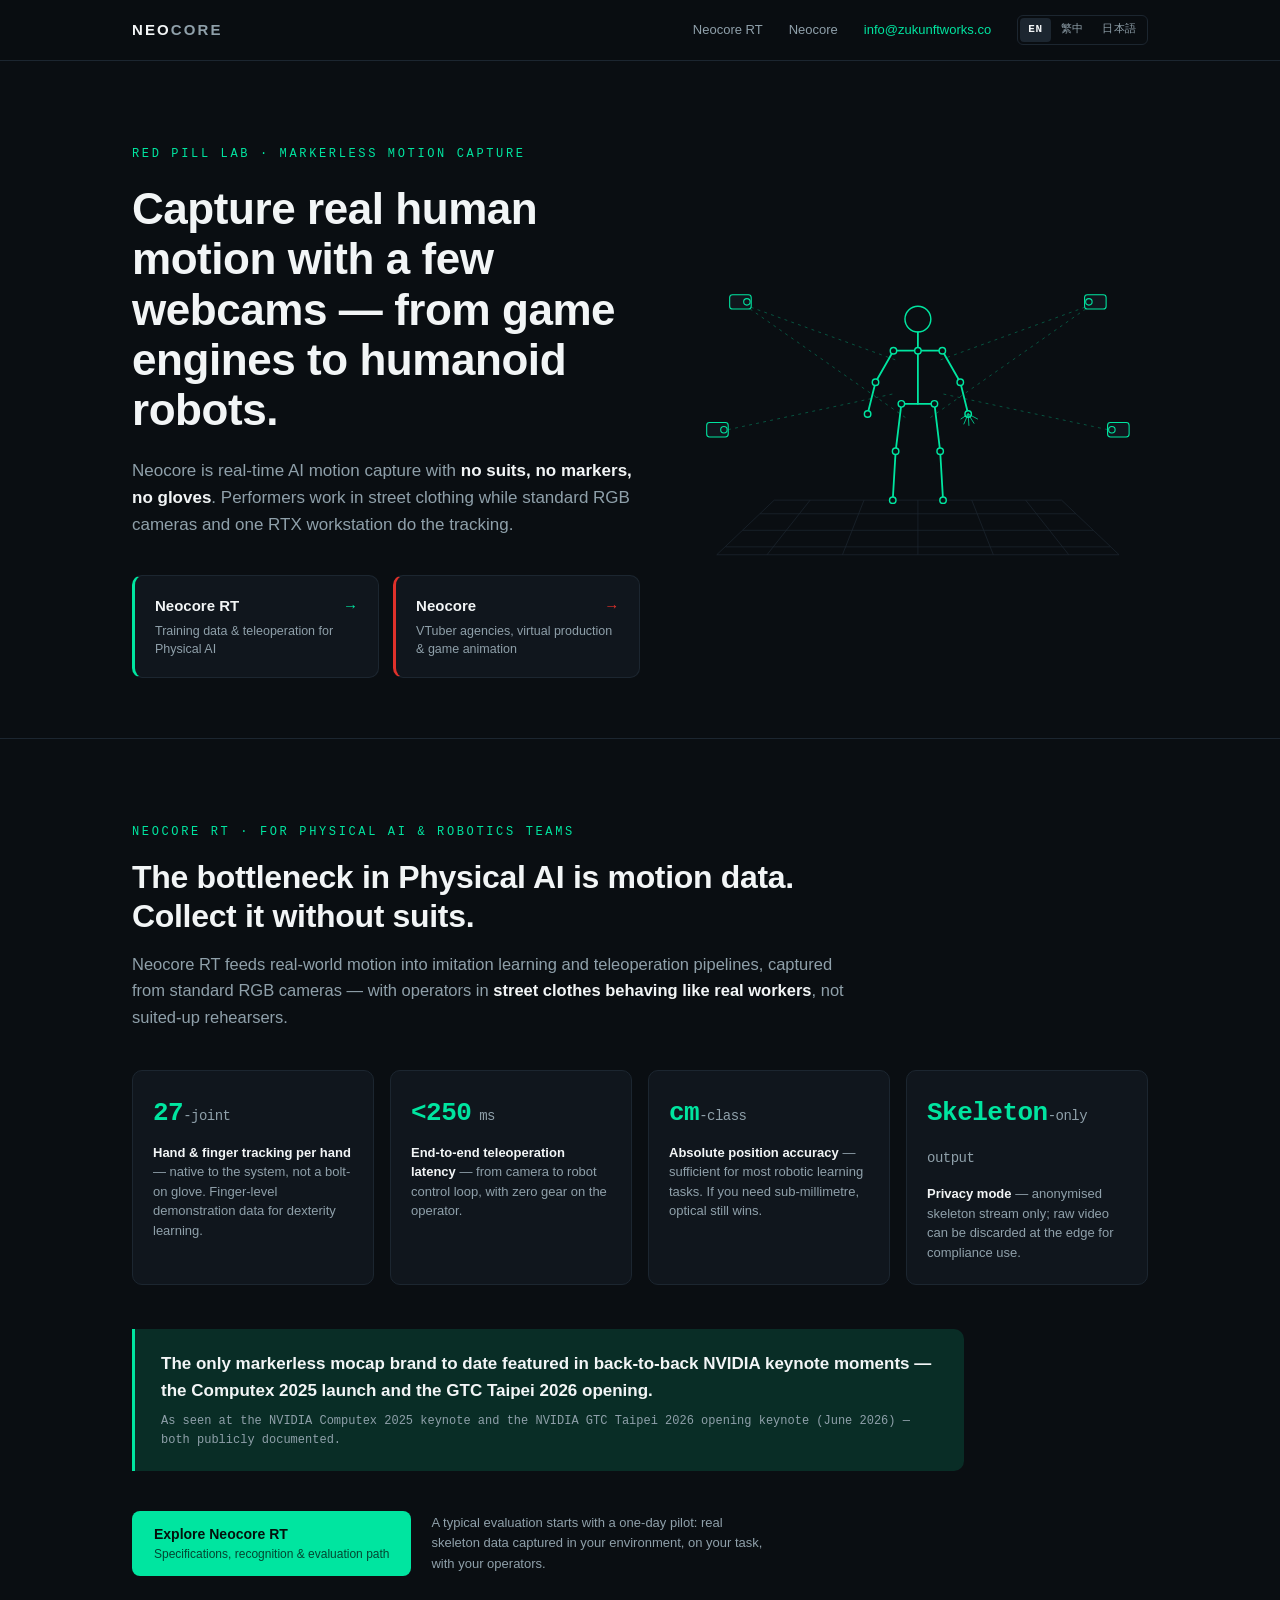
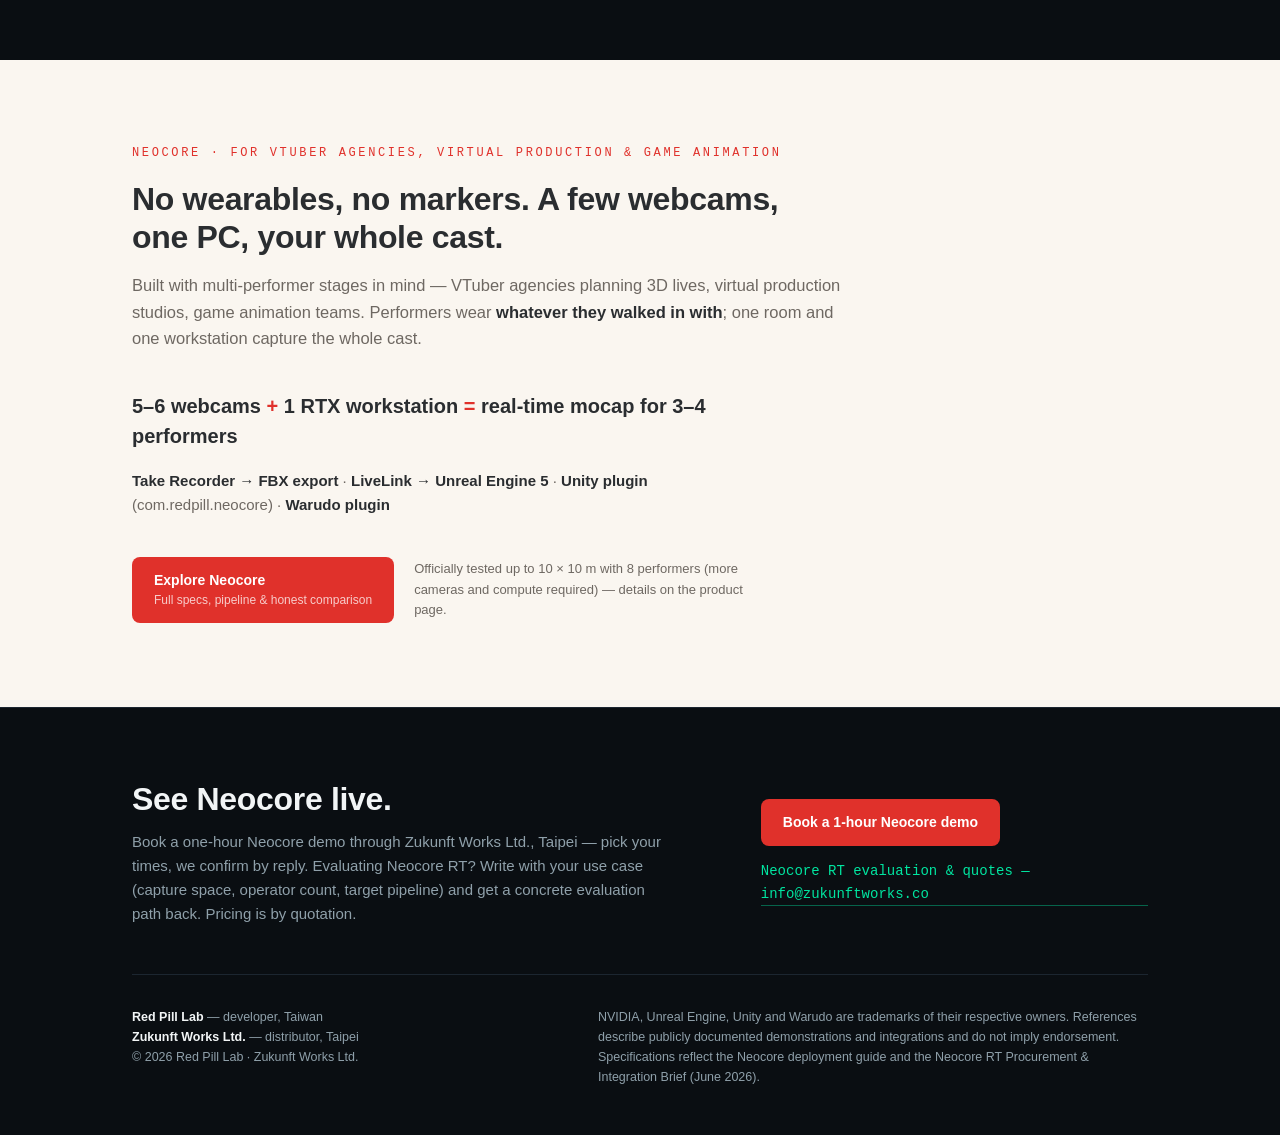
==== en/index.html @ b60ebe94 "site: trilingual site (en/zh/ja) + /en/neocore/ full page with YouTube Shorts (006+008, Frank-approv" ====
<!DOCTYPE html>
<html lang="en">
<head>
<meta charset="UTF-8">
<meta name="viewport" content="width=device-width, initial-scale=1.0">
<title>Neocore — Markerless Motion Capture by Red Pill Lab</title>
<meta name="description" content="Neocore: markerless AI motion capture from standard webcams. Neocore RT for Physical AI and humanoid robotics; Neocore for VTuber agencies, virtual production and game animation. Distributed by Zukunft Works Ltd.">
<meta property="og:title" content="Neocore — Markerless Motion Capture by Red Pill Lab">
<meta property="og:description" content="Real-time AI motion capture with no suits, no markers, no gloves. Neocore RT for Physical AI; Neocore for VTuber agencies, virtual production and game animation.">
<meta property="og:type" content="website">
<meta property="og:site_name" content="Neocore — Red Pill Lab">
<!-- URLs point at the workers.dev deployment; swap the host if a custom domain lands (HANDOFF §8 #4). og:image still pending visual asset. -->
<meta property="og:url" content="https://neocore.agneng.workers.dev/en/">
<link rel="canonical" href="https://neocore.agneng.workers.dev/en/">
<link rel="alternate" hreflang="en" href="https://neocore.agneng.workers.dev/en/">
<link rel="alternate" hreflang="zh-Hant" href="https://neocore.agneng.workers.dev/zh/">
<link rel="alternate" hreflang="ja" href="https://neocore.agneng.workers.dev/ja/">
<link rel="alternate" hreflang="x-default" href="https://neocore.agneng.workers.dev/">
<link rel="stylesheet" href="../assets/site.css">
</head>
<body>

<header class="topbar">
  <div class="wrap">
    <a class="wordmark" href="./">NEO<span>CORE</span></a>
    <nav class="topnav">
      <a href="neocore-rt/">Neocore RT</a>
      <a href="neocore/">Neocore</a>
      <a class="contact" href="mailto:info@zukunftworks.co">info@zukunftworks.co</a>
    </nav>
    <nav class="lang-switch" aria-label="Language">
      <b>EN</b>
      <a href="../zh/" lang="zh-Hant">繁中</a>
      <a href="../ja/" lang="ja">日本語</a>
    </nav>
  </div>
</header>

<!-- ================= HERO ================= -->
<section class="hero" id="top">
  <div class="wrap">
    <div>
      <p class="eyebrow">Red Pill Lab &middot; Markerless Motion Capture</p>
      <h1>Capture real human motion with a few webcams &mdash; from game engines to humanoid robots.</h1>
      <p class="sub">Neocore is real-time AI motion capture with <strong>no suits, no markers, no gloves</strong>. Performers work in street clothing while standard RGB cameras and one RTX workstation do the tracking.</p>
      <div class="fork">
        <a class="fork-card fork-rt" href="neocore-rt/"><b>Neocore RT <span class="arr">&rarr;</span></b><small>Training data &amp; teleoperation for Physical AI</small></a>
        <a class="fork-card fork-std" href="neocore/"><b>Neocore <span class="arr">&rarr;</span></b><small>VTuber agencies, virtual production &amp; game animation</small></a>
      </div>
    </div>
    <figure class="hero-art" aria-hidden="true">
      <!-- demo-video slot (004 SPEC #7): when approved footage exists, replace this SVG with
           <video src="../assets/media/neocore-demo.mp4" muted autoplay loop playsinline></video>
           (local file only — no external dependencies). Layout stays unchanged. -->
      <svg viewBox="0 0 640 440" xmlns="http://www.w3.org/2000/svg">
        <g stroke="#1C2630" stroke-width="1">
          <polygon points="120,344 520,344 600,420 40,420" fill="none"/>
          <line x1="170" y1="344" x2="110" y2="420"/>
          <line x1="245" y1="344" x2="215" y2="420"/>
          <line x1="320" y1="344" x2="320" y2="420"/>
          <line x1="395" y1="344" x2="425" y2="420"/>
          <line x1="470" y1="344" x2="530" y2="420"/>
          <line x1="100" y1="363" x2="540" y2="363"/>
          <line x1="76" y1="386" x2="564" y2="386"/>
          <line x1="52" y1="409" x2="588" y2="409"/>
        </g>
        <g stroke="#00E5A0" stroke-width="1" stroke-dasharray="4 6" opacity=".45">
          <line x1="78" y1="72" x2="292" y2="150"/>
          <line x1="78" y1="72" x2="304" y2="230"/>
          <line x1="562" y1="72" x2="348" y2="150"/>
          <line x1="562" y1="72" x2="336" y2="230"/>
          <line x1="46" y1="248" x2="286" y2="196"/>
          <line x1="594" y1="248" x2="354" y2="196"/>
        </g>
        <g fill="#10161D" stroke="#00E5A0" stroke-width="1.5">
          <rect x="58" y="58" width="30" height="20" rx="4"/><circle cx="82" cy="68" r="4.5"/>
          <rect x="552" y="58" width="30" height="20" rx="4"/><circle cx="558" cy="68" r="4.5"/>
          <rect x="26" y="236" width="30" height="20" rx="4"/><circle cx="50" cy="246" r="4.5"/>
          <rect x="584" y="236" width="30" height="20" rx="4"/><circle cx="590" cy="246" r="4.5"/>
        </g>
        <g stroke="#00E5A0" stroke-width="2.5" stroke-linecap="round" fill="none">
          <circle cx="320" cy="92" r="18" stroke-width="2"/>
          <line x1="320" y1="110" x2="320" y2="130"/>
          <line x1="286" y1="136" x2="354" y2="136"/>
          <line x1="320" y1="136" x2="320" y2="210"/>
          <line x1="297" y1="210" x2="343" y2="210"/>
          <line x1="286" y1="136" x2="261" y2="180"/>
          <line x1="261" y1="180" x2="250" y2="224"/>
          <line x1="354" y1="136" x2="379" y2="180"/>
          <line x1="379" y1="180" x2="390" y2="224"/>
          <line x1="297" y1="210" x2="289" y2="276"/>
          <line x1="289" y1="276" x2="285" y2="344"/>
          <line x1="343" y1="210" x2="351" y2="276"/>
          <line x1="351" y1="276" x2="355" y2="344"/>
        </g>
        <g fill="#0A0E12" stroke="#00E5A0" stroke-width="2">
          <circle cx="320" cy="136" r="4.5"/><circle cx="286" cy="136" r="4.5"/><circle cx="354" cy="136" r="4.5"/>
          <circle cx="261" cy="180" r="4.5"/><circle cx="379" cy="180" r="4.5"/>
          <circle cx="250" cy="224" r="4.5"/><circle cx="390" cy="224" r="4.5"/>
          <circle cx="297" cy="210" r="4.5"/><circle cx="343" cy="210" r="4.5"/>
          <circle cx="289" cy="276" r="4.5"/><circle cx="351" cy="276" r="4.5"/>
          <circle cx="285" cy="344" r="4.5"/><circle cx="355" cy="344" r="4.5"/>
        </g>
        <g stroke="#00E5A0" stroke-width="1.3" stroke-linecap="round" opacity=".85">
          <line x1="390" y1="224" x2="384" y2="238"/>
          <line x1="390" y1="224" x2="391" y2="240"/>
          <line x1="390" y1="224" x2="398" y2="237"/>
          <line x1="390" y1="224" x2="403" y2="231"/>
          <line x1="390" y1="224" x2="380" y2="231"/>
        </g>
      </svg>
    </figure>
  </div>
</section>

<!-- ================= NEOCORE RT TEASER ================= -->
<section class="rt" id="rt">
  <div class="wrap">
    <p class="kicker">Neocore RT &middot; For Physical AI &amp; Robotics Teams</p>
    <h2>The bottleneck in Physical AI is motion data. Collect it without suits.</h2>
    <p class="lede">Neocore RT feeds real-world motion into imitation learning and teleoperation pipelines, captured from standard RGB cameras &mdash; with operators in <em>street clothes behaving like real workers</em>, not suited-up rehearsers.</p>

    <div class="specgrid">
      <div class="spec">
        <div class="num">27<span>-joint</span></div>
        <div class="lbl"><b>Hand &amp; finger tracking per hand</b> &mdash; native to the system, not a bolt-on glove. Finger-level demonstration data for dexterity learning.</div>
      </div>
      <div class="spec">
        <div class="num">&lt;250<span> ms</span></div>
        <div class="lbl"><b>End-to-end teleoperation latency</b> &mdash; from camera to robot control loop, with zero gear on the operator.</div>
      </div>
      <div class="spec">
        <div class="num">cm<span>-class</span></div>
        <div class="lbl"><b>Absolute position accuracy</b> &mdash; sufficient for most robotic learning tasks. If you need sub-millimetre, optical still wins.</div>
      </div>
      <div class="spec">
        <div class="num">Skeleton<span>-only output</span></div>
        <div class="lbl"><b>Privacy mode</b> &mdash; anonymised skeleton stream only; raw video can be discarded at the edge for compliance use.</div>
      </div>
    </div>

    <div class="claim">
      <p>The only markerless mocap brand to date featured in back-to-back NVIDIA keynote moments &mdash; the Computex 2025 launch and the GTC Taipei 2026 opening.</p>
      <p class="src">As seen at the NVIDIA Computex 2025 keynote and the NVIDIA GTC Taipei 2026 opening keynote (June 2026) &mdash; both publicly documented.</p>
    </div>

    <div class="cta-row">
      <a class="btn btn-rt" href="neocore-rt/">Explore Neocore RT<small>Specifications, recognition &amp; evaluation path</small></a>
      <p class="cta-note">A typical evaluation starts with a one-day pilot: real skeleton data captured in your environment, on your task, with your operators.</p>
    </div>
  </div>
</section>

<!-- ================= NEOCORE TEASER ================= -->
<section class="std" id="neocore">
  <div class="wrap">
    <p class="kicker">Neocore &middot; For VTuber Agencies, Virtual Production &amp; Game Animation</p>
    <h2>No wearables, no markers. A few webcams, one PC, your whole cast.</h2>
    <p class="lede">Built with multi-performer stages in mind &mdash; VTuber agencies planning 3D lives, virtual production studios, game animation teams. Performers wear <em>whatever they walked in with</em>; one room and one workstation capture the whole cast.</p>

    <p class="recipe">5&ndash;6 webcams <span>+</span> 1 RTX workstation <span>=</span> real-time mocap for 3&ndash;4 performers</p>
    <p class="pipe-line"><b>Take Recorder &rarr; FBX export</b> &middot; <b>LiveLink &rarr; Unreal Engine 5</b> &middot; <b>Unity plugin</b> (com.redpill.neocore) &middot; <b>Warudo plugin</b></p>

    <div class="cta-row">
      <a class="btn btn-red" href="neocore/">Explore Neocore<small>Full specs, pipeline &amp; honest comparison</small></a>
      <p class="cta-note">Officially tested up to 10 &times; 10 m with 8 performers (more cameras and compute required) &mdash; details on the product page.</p>
    </div>
  </div>
</section>

<!-- ================= FOOTER ================= -->
<footer>
  <div class="wrap">
    <div class="foot-cta">
      <div>
        <h2>See Neocore live.</h2>
        <p>Book a one-hour Neocore demo through Zukunft Works Ltd., Taipei &mdash; pick your times, we confirm by reply. Evaluating Neocore RT? Write with your use case (capture space, operator count, target pipeline) and get a concrete evaluation path back. Pricing is by quotation.</p>
      </div>
      <div class="btns">
        <a class="btn btn-red" href="demo/">Book a 1-hour Neocore demo</a>
        <a class="mail" href="mailto:info@zukunftworks.co?subject=Neocore%20RT%20evaluation">Neocore RT evaluation &amp; quotes &mdash; info@zukunftworks.co</a>
      </div>
    </div>
    <div class="foot-meta">
      <div class="brands">
        <b>Red Pill Lab</b> &mdash; developer, Taiwan<br>
        <b>Zukunft Works Ltd.</b> &mdash; distributor, Taipei<br>
        &copy; 2026 Red Pill Lab &middot; Zukunft Works Ltd.
      </div>
      <div class="legal">
        NVIDIA, Unreal Engine, Unity and Warudo are trademarks of their respective owners. References describe publicly documented demonstrations and integrations and do not imply endorsement. Specifications reflect the Neocore deployment guide and the Neocore RT Procurement &amp; Integration Brief (June 2026).
      </div>
    </div>
  </div>
</footer>

</body>
</html>
---- assets/site.css ----
/* Neocore site — shared styles, extracted from deliverables/002-landing-page (v2) */
:root{
  --dark-bg:#0A0E12;
  --dark-panel:#10161D;
  --dark-line:#1C2630;
  --green:#00E5A0;
  --green-dim:rgba(0,229,160,.14);
  --white:#F2F5F6;
  --dark-muted:#8FA0AA;
  --light-bg:#FAF6F0;
  --light-panel:#FFFFFF;
  --light-line:#E8E0D5;
  --red:#E0312B;
  --red-dim:rgba(224,49,43,.08);
  --charcoal:#2A2D30;
  --light-muted:#6E6862;
  --sans:-apple-system,BlinkMacSystemFont,"Segoe UI",Roboto,"Helvetica Neue",Arial,"Noto Sans",sans-serif;
  --mono:ui-monospace,"Cascadia Mono","Segoe UI Mono",Consolas,"Liberation Mono",monospace;
}
*{margin:0;padding:0;box-sizing:border-box}
html{scroll-behavior:smooth}
body{font-family:var(--sans);background:var(--dark-bg);color:var(--white);line-height:1.6;-webkit-font-smoothing:antialiased}
.wrap{max-width:1080px;margin:0 auto;padding:0 32px}
a{color:inherit}

/* ---------- top bar (dark on all pages: family bridge) ---------- */
.topbar{position:sticky;top:0;z-index:50;background:rgba(10,14,18,.92);backdrop-filter:blur(8px);border-bottom:1px solid var(--dark-line)}
.topbar .wrap{display:flex;align-items:center;gap:26px;height:60px}
.wordmark{font-weight:800;letter-spacing:.14em;font-size:15px;text-decoration:none;color:var(--white)}
.wordmark span{color:var(--dark-muted)}
.topnav{display:flex;gap:26px;font-size:13px;margin-left:auto}
.topnav a{text-decoration:none;color:var(--dark-muted);transition:color .15s}
.topnav a:hover{color:var(--white)}
.topnav a.contact{color:var(--green)}
.lang{font-family:var(--mono);font-size:11px;letter-spacing:.12em;color:var(--dark-muted);border:1px solid var(--dark-line);border-radius:6px;padding:4px 9px;cursor:default}
.lang-switch{display:flex;gap:2px;font-family:var(--mono);font-size:11px;letter-spacing:.06em;border:1px solid var(--dark-line);border-radius:6px;padding:2px;white-space:nowrap}
.lang-switch a{text-decoration:none;color:var(--dark-muted);padding:3px 8px;border-radius:4px;transition:color .15s}
.lang-switch a:hover{color:var(--white)}
.lang-switch b{font-weight:600;color:var(--white);background:var(--dark-line);padding:3px 8px;border-radius:4px}

/* ---------- hero ---------- */
.hero{padding:84px 0 60px;position:relative;overflow:hidden}
.hero .wrap{display:grid;grid-template-columns:1.05fr .95fr;gap:48px;align-items:center}
.eyebrow{font-family:var(--mono);font-size:12px;letter-spacing:.22em;text-transform:uppercase;color:var(--green);margin-bottom:20px}
.hero h1{font-size:44px;line-height:1.14;font-weight:800;letter-spacing:-.01em}
.hero .sub{margin-top:22px;font-size:17px;color:var(--dark-muted);max-width:34em}
.hero .sub strong{color:var(--white);font-weight:600}
.fork{margin-top:36px;display:grid;grid-template-columns:1fr 1fr;gap:14px;max-width:600px}
.fork-card{display:block;text-decoration:none;background:var(--dark-panel);border:1px solid var(--dark-line);border-radius:10px;padding:18px 20px;transition:transform .12s,border-color .12s,box-shadow .12s}
.fork-card b{font-size:15px;font-weight:700;color:var(--white);display:flex;align-items:center;justify-content:space-between;gap:10px}
.fork-card .arr{transition:transform .12s}
.fork-card small{display:block;font-size:12.5px;color:var(--dark-muted);margin-top:4px;line-height:1.5}
.fork-rt{border-left:3px solid var(--green)}
.fork-std{border-left:3px solid var(--red)}
.fork-rt .arr{color:var(--green)}
.fork-std .arr{color:var(--red)}
.fork-card:hover{transform:translateY(-2px)}
.fork-rt:hover{border-color:var(--green);box-shadow:0 6px 24px rgba(0,229,160,.16)}
.fork-std:hover{border-color:var(--red);box-shadow:0 6px 24px rgba(224,49,43,.16)}
.fork-card:hover .arr{transform:translateX(3px)}
.btn{display:inline-block;text-decoration:none;font-weight:700;font-size:14px;padding:14px 22px;border-radius:8px;transition:transform .12s,box-shadow .12s;line-height:1.35}
.btn small{display:block;font-weight:400;font-size:12px;opacity:.75;margin-top:2px}
.btn:hover{transform:translateY(-2px)}
.btn-rt{background:var(--green);color:#04110C}
.btn-rt:hover{box-shadow:0 6px 24px rgba(0,229,160,.35)}
.btn-std{background:transparent;color:var(--white);border:1px solid #3A4652}
.btn-std:hover{border-color:var(--red);box-shadow:0 6px 24px rgba(224,49,43,.25)}
.btn-red{background:var(--red);color:#fff}
.btn-red:hover{box-shadow:0 6px 24px rgba(224,49,43,.3)}
.hero-art{min-width:0}
.hero-art svg,.hero-art video{width:100%;height:auto;display:block;border-radius:10px}

/* ---------- section basics ---------- */
section{padding:84px 0}
.kicker{font-family:var(--mono);font-size:12px;letter-spacing:.22em;text-transform:uppercase;margin-bottom:16px}
h2{font-size:32px;line-height:1.2;font-weight:800;letter-spacing:-.01em;max-width:22em}
.lede{margin-top:16px;font-size:16.5px;max-width:44em}
.cta-row{margin-top:40px;display:flex;align-items:center;gap:20px;flex-wrap:wrap}
.cta-note{font-size:13px;color:var(--dark-muted);max-width:26em}

/* ---------- RT teaser (dark) ---------- */
.rt{border-top:1px solid var(--dark-line)}
.rt .kicker{color:var(--green)}
.rt .lede{color:var(--dark-muted)}
.rt .lede em{color:var(--white);font-style:normal;font-weight:600}
.specgrid{margin-top:40px;display:grid;grid-template-columns:repeat(4,1fr);gap:16px}
.spec{background:var(--dark-panel);border:1px solid var(--dark-line);border-radius:10px;padding:22px 20px}
.spec .num{font-family:var(--mono);font-size:26px;font-weight:700;color:var(--green);letter-spacing:-.02em}
.spec .num span{font-size:14px;font-weight:400;color:var(--dark-muted)}
.spec .lbl{margin-top:8px;font-size:13px;color:var(--dark-muted);line-height:1.5}
.spec .lbl b{color:var(--white);font-weight:600}
.claim{margin-top:44px;border-left:3px solid var(--green);background:var(--green-dim);border-radius:0 10px 10px 0;padding:22px 26px;max-width:52em}
.claim p{font-size:17px;font-weight:600;line-height:1.55}
.claim .src{margin-top:8px;font-family:var(--mono);font-size:12px;color:var(--dark-muted);font-weight:400}

/* ---------- RT product page ---------- */
.rt-page-head{padding:72px 0 8px}
.rt-page-head h1{font-size:40px;line-height:1.16;font-weight:800;letter-spacing:-.01em;max-width:22em}
.rt-page-head .lede{color:var(--dark-muted)}
.rt-page-head .lede em{color:var(--white);font-style:normal;font-weight:600}
.audience{margin-top:40px;display:grid;grid-template-columns:1fr 1fr;gap:16px}
.aud-card{background:var(--dark-panel);border:1px solid var(--dark-line);border-radius:10px;padding:22px 24px}
.aud-card h3{font-size:15px;font-weight:700;margin-bottom:8px;color:var(--green)}
.aud-card p{font-size:14px;color:var(--dark-muted)}
.specgrid.six{grid-template-columns:repeat(3,1fr)}
.proof{margin-top:40px}
.proof h3{font-family:var(--mono);font-size:12px;letter-spacing:.22em;text-transform:uppercase;color:var(--dark-muted);margin-bottom:14px}
.proof ul{list-style:none;display:grid;grid-template-columns:1fr 1fr;gap:10px 28px}
.proof li{font-size:14px;color:var(--dark-muted);padding-left:18px;position:relative}
.proof li::before{content:"";position:absolute;left:0;top:9px;width:8px;height:8px;border:1.5px solid var(--green);border-radius:2px}
.proof li b{color:var(--white);font-weight:600}
/* dark comparison table (Lab Precision) */
.cmp-dark .tblwrap{margin-top:36px;overflow-x:auto;background:var(--dark-panel);border:1px solid var(--dark-line);border-radius:12px}
.cmp-dark table{width:100%;border-collapse:collapse;font-size:13.5px;min-width:720px}
.cmp-dark th,.cmp-dark td{padding:14px 18px;text-align:left;vertical-align:top;border-bottom:1px solid var(--dark-line)}
.cmp-dark tr:last-child td{border-bottom:none}
.cmp-dark thead th{font-family:var(--mono);font-size:11.5px;letter-spacing:.08em;text-transform:uppercase;color:var(--dark-muted);background:#0D1319;font-weight:600}
.cmp-dark thead th.neo{color:var(--green)}
.cmp-dark th.crit{font-family:var(--sans);font-size:13.5px;letter-spacing:0;text-transform:none;background:transparent;font-weight:650;white-space:nowrap;color:var(--white)}
.cmp-dark td{color:var(--dark-muted)}
.cmp-dark td.neo{color:var(--white);background:rgba(0,229,160,.06)}
.cmp-dark td.neo b{color:var(--green)}
.cmp-dark .cmp-foot{margin-top:16px;font-size:13px;color:var(--dark-muted);max-width:52em}
/* evaluation path */
.eval{margin-top:36px;display:grid;gap:12px;counter-reset:step}
.eval li{list-style:none;display:grid;grid-template-columns:44px 1fr;gap:16px;background:var(--dark-panel);border:1px solid var(--dark-line);border-radius:10px;padding:18px 20px;align-items:start}
.eval li::before{counter-increment:step;content:counter(step);font-family:var(--mono);font-size:20px;font-weight:700;color:var(--green);border:1.5px solid var(--dark-line);border-radius:8px;width:40px;height:40px;display:flex;align-items:center;justify-content:center}
.eval b{display:block;font-size:14.5px;color:var(--white);margin-bottom:3px}
.eval p{font-size:13.5px;color:var(--dark-muted)}

/* ---------- Neocore teaser (light) ---------- */
.std{background:var(--light-bg);color:var(--charcoal)}
.std .kicker{color:var(--red)}
.std .lede{color:var(--light-muted)}
.std .lede em{color:var(--charcoal);font-style:normal;font-weight:600}
.recipe{margin-top:40px;font-size:20px;font-weight:700;line-height:1.5;max-width:34em}
.recipe span{color:var(--red)}
.pipe-line{margin-top:18px;font-size:15px;color:var(--light-muted);max-width:44em}
.pipe-line b{color:var(--charcoal);font-weight:650}
.std .cta-note{color:var(--light-muted)}

/* ---------- Neocore product page (light) ---------- */
.std-page-head{padding:72px 0 8px}
.std-page-head h1{font-size:40px;line-height:1.16;font-weight:800;letter-spacing:-.01em;max-width:22em}
.std-grid{margin-top:44px;display:grid;grid-template-columns:1fr 1fr;gap:48px;align-items:start}
.std-art svg{width:100%;height:auto;display:block}
.stdspecs{margin-top:26px;display:grid;gap:0;border-top:1px solid var(--light-line)}
.stdspec{display:grid;grid-template-columns:150px 1fr;gap:16px;padding:14px 0;border-bottom:1px solid var(--light-line);font-size:14px}
.stdspec .k{font-family:var(--mono);font-size:12px;letter-spacing:.06em;text-transform:uppercase;color:var(--light-muted);padding-top:2px}
.stdspec .v b{font-weight:650}
.pipe{margin-top:44px;display:grid;grid-template-columns:repeat(3,1fr);gap:16px}
.pipe-card{background:var(--light-panel);border:1px solid var(--light-line);border-radius:10px;padding:24px}
.pipe-card h3{font-size:15px;font-weight:700;margin-bottom:10px}
.pipe-card h3::before{content:"";display:inline-block;width:10px;height:10px;background:var(--red);border-radius:2px;margin-right:9px}
.pipe-card p{font-size:14px;color:var(--light-muted)}
.pipe-card p b{color:var(--charcoal);font-weight:600}
.straight{margin-top:44px;background:var(--red-dim);border-left:3px solid var(--red);border-radius:0 10px 10px 0;padding:22px 26px;max-width:52em}
.straight p{font-size:16.5px;line-height:1.6}
.straight p b{font-weight:700}
/* light comparison table */
.cmp-light .tblwrap{margin-top:36px;overflow-x:auto;background:var(--light-panel);border:1px solid var(--light-line);border-radius:12px}
.cmp-light table{width:100%;border-collapse:collapse;font-size:13.5px;min-width:720px}
.cmp-light th,.cmp-light td{padding:14px 18px;text-align:left;vertical-align:top;border-bottom:1px solid var(--light-line)}
.cmp-light tr:last-child td{border-bottom:none}
.cmp-light thead th{font-family:var(--mono);font-size:11.5px;letter-spacing:.08em;text-transform:uppercase;color:var(--light-muted);background:#F5EFE7;font-weight:600}
.cmp-light thead th.neo{color:var(--red)}
.cmp-light th.crit{font-family:var(--sans);font-size:13.5px;letter-spacing:0;text-transform:none;background:transparent;font-weight:650;white-space:nowrap;color:var(--charcoal)}
.cmp-light td{color:var(--light-muted)}
.cmp-light td.neo{color:var(--charcoal);background:var(--red-dim)}
.cmp-light td.neo b{color:var(--red)}
.cmp-light .cmp-foot{margin-top:16px;font-size:13px;color:var(--light-muted);max-width:52em}
/* click-to-play video slots (thumbnails local; YouTube iframe only after click) */
.videos{margin-top:36px;display:grid;grid-template-columns:1fr 1fr;gap:16px}
.videos.shorts{grid-template-columns:repeat(3,minmax(0,240px));justify-content:start}
.videos.shorts .video-slot{aspect-ratio:9/16}
.video-slot{position:relative;display:block;aspect-ratio:16/9;background:#14181B;border:1px solid var(--light-line);border-radius:10px;overflow:hidden;text-decoration:none}
.video-slot iframe{position:absolute;inset:0;width:100%;height:100%;border:0}
.video-slot .play{position:absolute;inset:0;display:flex;align-items:center;justify-content:center}
.video-slot .play::before{content:"";width:64px;height:64px;border-radius:50%;background:rgba(224,49,43,.92);transition:transform .12s}
.video-slot .play::after{content:"";position:absolute;width:0;height:0;border-style:solid;border-width:11px 0 11px 19px;border-color:transparent transparent transparent #fff;margin-left:5px}
.video-slot:hover .play::before{transform:scale(1.08)}
.video-slot .vlabel{position:absolute;left:0;right:0;bottom:0;padding:26px 14px 10px;font-size:12.5px;color:#fff;background:linear-gradient(transparent,rgba(0,0,0,.6))}
.video-slot.empty{cursor:default}
.video-slot.empty .play::before{background:rgba(110,104,98,.5)}
.video-slot.empty:hover .play::before{transform:none}

/* ---------- footer ---------- */
footer{background:var(--dark-bg);color:var(--dark-muted);padding:72px 0 48px;border-top:1px solid var(--dark-line)}
.foot-cta{display:grid;grid-template-columns:1.2fr .8fr;gap:48px;align-items:center;padding-bottom:48px;border-bottom:1px solid var(--dark-line)}
.foot-cta h2{color:var(--white);max-width:none}
.foot-cta p{margin-top:12px;font-size:15px;max-width:36em}
.foot-cta .mail{font-family:var(--mono);font-size:14px;color:var(--green);text-decoration:none;border-bottom:1px solid rgba(0,229,160,.4)}
.foot-cta .btns{display:flex;flex-direction:column;gap:14px;align-items:flex-start}
.foot-meta{padding-top:32px;display:flex;justify-content:space-between;gap:32px;flex-wrap:wrap;font-size:12.5px}
.foot-meta .brands b{color:var(--white);font-weight:600}
.foot-meta .legal{max-width:44em;line-height:1.6}

/* ---------- stub pages (under construction) ---------- */
.stub-main{padding:110px 0 90px;min-height:55vh}
.stub-main .lede{max-width:38em}
.notice{display:inline-block;margin-bottom:22px;font-family:var(--mono);font-size:11px;letter-spacing:.18em;text-transform:uppercase;border:1px solid currentColor;border-radius:6px;padding:5px 10px;opacity:.75}
.stub-main .cta-row{margin-top:36px}
.backlink{font-size:13.5px;text-decoration:none;border-bottom:1px solid currentColor;opacity:.8}
.backlink:hover{opacity:1}
.stub-light{background:var(--light-bg);color:var(--charcoal)}
.stub-light .kicker{color:var(--red)}
.stub-light .lede{color:var(--light-muted)}
.stub-dark .kicker{color:var(--green)}
.stub-dark .lede{color:var(--dark-muted)}
.foot-mini{padding:28px 0;font-size:12.5px}
.foot-mini a{color:var(--green);text-decoration:none}

/* ---------- booking form (light theme) ---------- */
.form{margin-top:36px;max-width:560px;display:grid;gap:18px}
.field{display:grid;gap:6px}
.field label{font-size:13px;font-weight:650}
.field input,.field select,.field textarea{font:inherit;font-size:14.5px;padding:10px 12px;border:1px solid var(--light-line);border-radius:8px;background:var(--light-panel);color:var(--charcoal);width:100%}
.field textarea{min-height:96px;resize:vertical}
.field input:focus,.field select:focus,.field textarea:focus{outline:none;border-color:var(--red);box-shadow:0 0 0 3px var(--red-dim)}
.grid2{display:grid;grid-template-columns:1fr 1fr;gap:18px}
.form .btn{justify-self:start;border:0;cursor:pointer;font-family:inherit}
.form-note{font-size:13px;color:var(--light-muted);max-width:40em;line-height:1.6}
.req{color:var(--red)}

/* ---------- responsive ---------- */
@media(max-width:960px){
  .hero .wrap{grid-template-columns:1fr;gap:40px}
  .hero h1{font-size:36px}
  .specgrid{grid-template-columns:1fr 1fr}
  .specgrid.six{grid-template-columns:1fr 1fr}
  .audience{grid-template-columns:1fr}
  .proof ul{grid-template-columns:1fr}
  .rt-page-head h1{font-size:33px}
  .std-page-head h1{font-size:33px}
  .std-grid{grid-template-columns:1fr}
  .pipe{grid-template-columns:1fr}
  .videos{grid-template-columns:1fr}
  .videos.shorts{grid-template-columns:repeat(3,minmax(0,1fr));gap:10px}
  .videos.shorts .play::before{width:40px;height:40px}
  .videos.shorts .play::after{border-width:7px 0 7px 12px;margin-left:3px}
  .videos.shorts .vlabel{font-size:10.5px;padding:18px 8px 7px}
  .foot-cta{grid-template-columns:1fr}
}
@media(max-width:600px){
  .wrap{padding:0 20px}
  .hero{padding:56px 0 40px}
  .hero h1{font-size:30px}
  h2{font-size:26px}
  section{padding:60px 0}
  .specgrid{grid-template-columns:1fr}
  .specgrid.six{grid-template-columns:1fr}
  .topnav{display:none}
  .stub-main{padding:80px 0 60px}
  .grid2{grid-template-columns:1fr}
  .fork{grid-template-columns:1fr}
  .rt-page-head h1{font-size:28px}
  .std-page-head h1{font-size:28px}
  .stdspec{grid-template-columns:1fr;gap:2px}
  .eval li{grid-template-columns:36px 1fr;gap:12px}
}
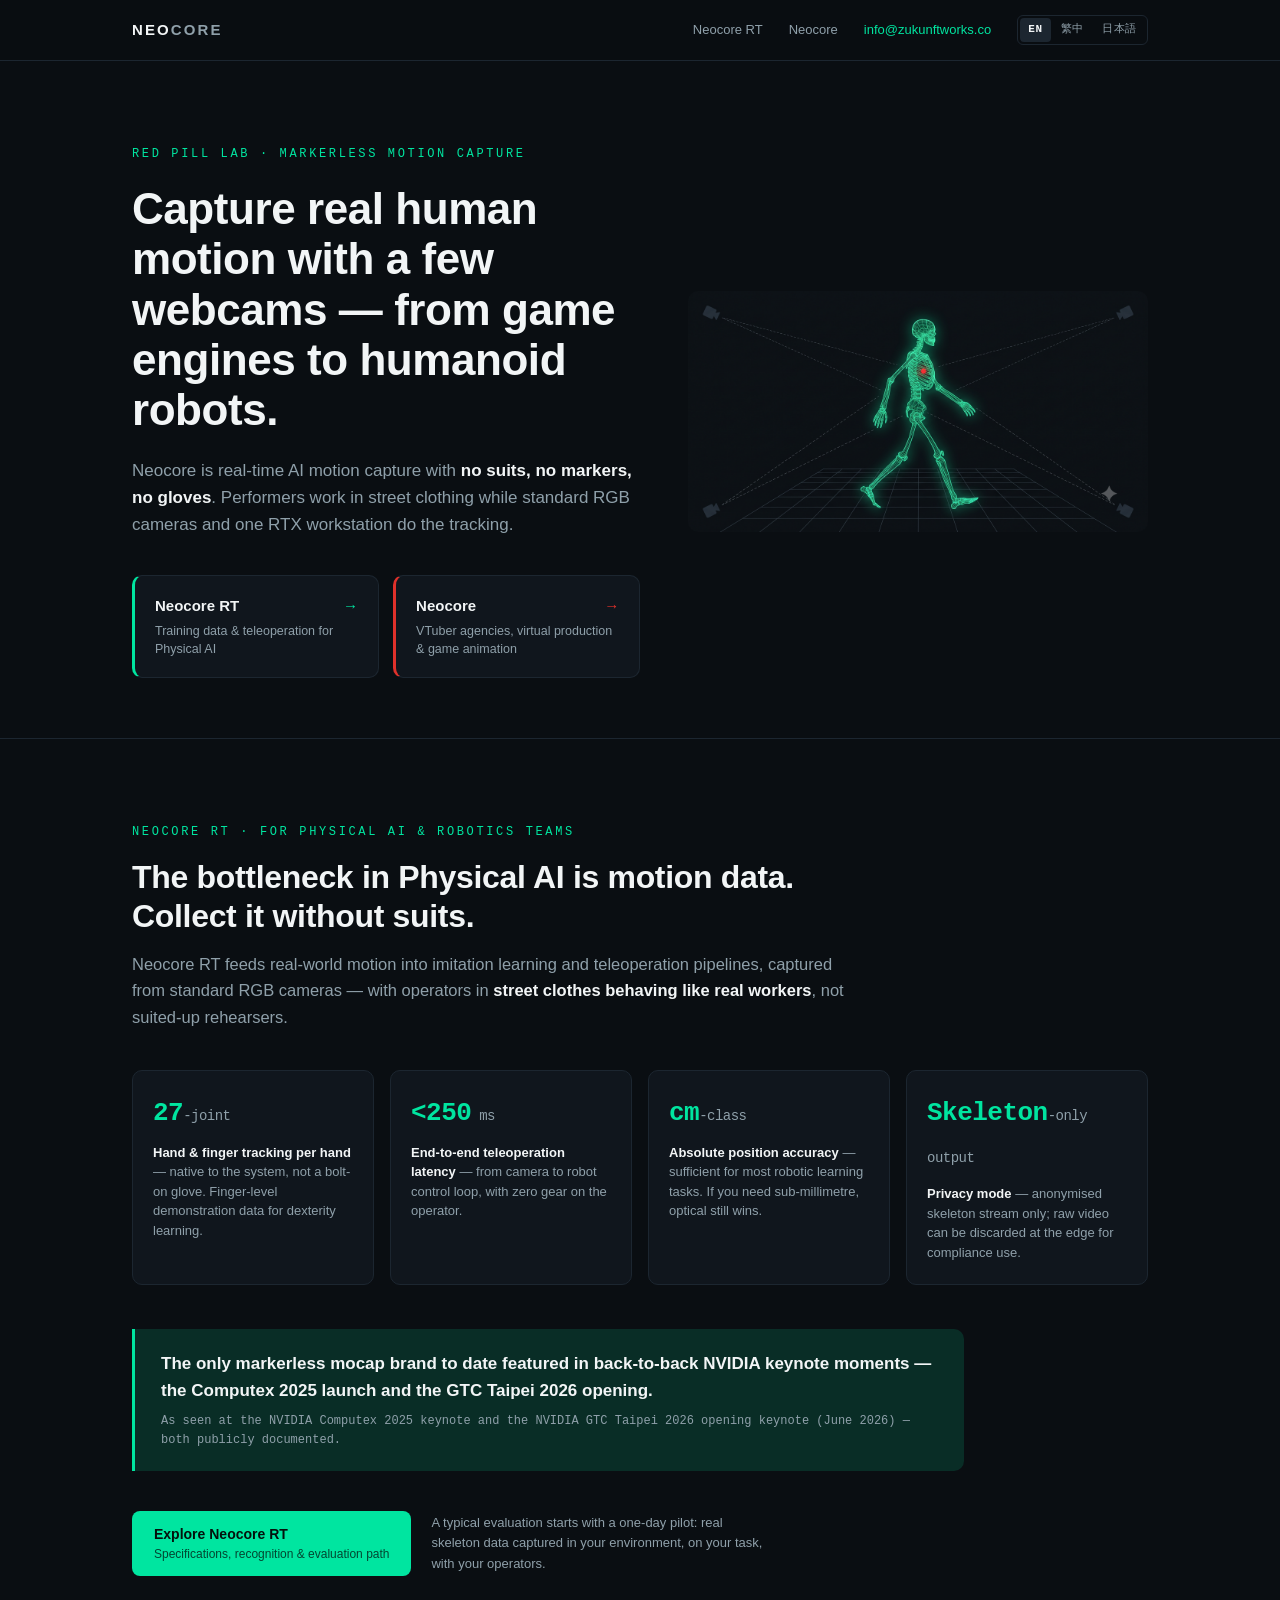
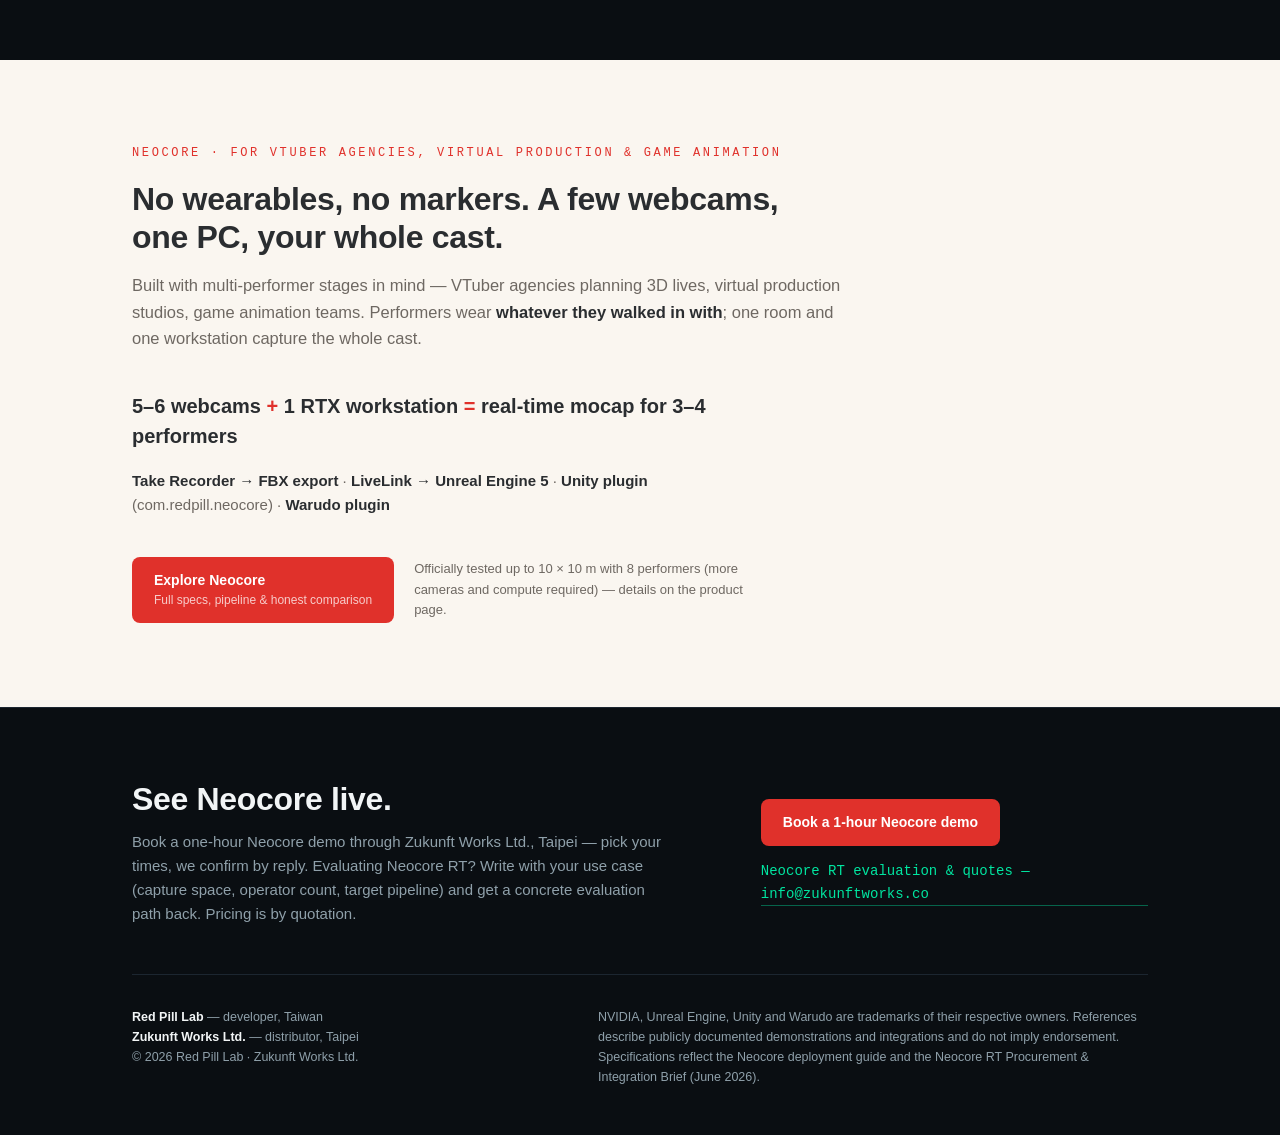
==== commit 7a697e9c: "site: brand art on pages - hero og-home, page art on product pages (9 pages)" ====
--- a/en/index.html
+++ b/en/index.html
@@ -9,13 +9,18 @@
 <meta property="og:description" content="Real-time AI motion capture with no suits, no markers, no gloves. Neocore RT for Physical AI; Neocore for VTuber agencies, virtual production and game animation.">
 <meta property="og:type" content="website">
 <meta property="og:site_name" content="Neocore — Red Pill Lab">
-<!-- URLs point at the workers.dev deployment; swap the host if a custom domain lands (HANDOFF §8 #4). og:image still pending visual asset. -->
+<!-- URLs point at the workers.dev deployment; swap the host if a custom domain lands (HANDOFF §8 #4). -->
 <meta property="og:url" content="https://neocore.agneng.workers.dev/en/">
+<meta property="og:image" content="https://neocore.agneng.workers.dev/assets/og/og-home.png">
+<meta property="og:image:width" content="1200">
+<meta property="og:image:height" content="630">
+<meta name="twitter:card" content="summary_large_image">
 <link rel="canonical" href="https://neocore.agneng.workers.dev/en/">
 <link rel="alternate" hreflang="en" href="https://neocore.agneng.workers.dev/en/">
 <link rel="alternate" hreflang="zh-Hant" href="https://neocore.agneng.workers.dev/zh/">
 <link rel="alternate" hreflang="ja" href="https://neocore.agneng.workers.dev/ja/">
 <link rel="alternate" hreflang="x-default" href="https://neocore.agneng.workers.dev/">
+<link rel="icon" href="../assets/favicon.svg" type="image/svg+xml">
 <link rel="stylesheet" href="../assets/site.css">
 </head>
 <body>
@@ -49,66 +54,8 @@
       </div>
     </div>
     <figure class="hero-art" aria-hidden="true">
-      <!-- demo-video slot (004 SPEC #7): when approved footage exists, replace this SVG with
-           <video src="../assets/media/neocore-demo.mp4" muted autoplay loop playsinline></video>
-           (local file only — no external dependencies). Layout stays unchanged. -->
-      <svg viewBox="0 0 640 440" xmlns="http://www.w3.org/2000/svg">
-        <g stroke="#1C2630" stroke-width="1">
-          <polygon points="120,344 520,344 600,420 40,420" fill="none"/>
-          <line x1="170" y1="344" x2="110" y2="420"/>
-          <line x1="245" y1="344" x2="215" y2="420"/>
-          <line x1="320" y1="344" x2="320" y2="420"/>
-          <line x1="395" y1="344" x2="425" y2="420"/>
-          <line x1="470" y1="344" x2="530" y2="420"/>
-          <line x1="100" y1="363" x2="540" y2="363"/>
-          <line x1="76" y1="386" x2="564" y2="386"/>
-          <line x1="52" y1="409" x2="588" y2="409"/>
-        </g>
-        <g stroke="#00E5A0" stroke-width="1" stroke-dasharray="4 6" opacity=".45">
-          <line x1="78" y1="72" x2="292" y2="150"/>
-          <line x1="78" y1="72" x2="304" y2="230"/>
-          <line x1="562" y1="72" x2="348" y2="150"/>
-          <line x1="562" y1="72" x2="336" y2="230"/>
-          <line x1="46" y1="248" x2="286" y2="196"/>
-          <line x1="594" y1="248" x2="354" y2="196"/>
-        </g>
-        <g fill="#10161D" stroke="#00E5A0" stroke-width="1.5">
-          <rect x="58" y="58" width="30" height="20" rx="4"/><circle cx="82" cy="68" r="4.5"/>
-          <rect x="552" y="58" width="30" height="20" rx="4"/><circle cx="558" cy="68" r="4.5"/>
-          <rect x="26" y="236" width="30" height="20" rx="4"/><circle cx="50" cy="246" r="4.5"/>
-          <rect x="584" y="236" width="30" height="20" rx="4"/><circle cx="590" cy="246" r="4.5"/>
-        </g>
-        <g stroke="#00E5A0" stroke-width="2.5" stroke-linecap="round" fill="none">
-          <circle cx="320" cy="92" r="18" stroke-width="2"/>
-          <line x1="320" y1="110" x2="320" y2="130"/>
-          <line x1="286" y1="136" x2="354" y2="136"/>
-          <line x1="320" y1="136" x2="320" y2="210"/>
-          <line x1="297" y1="210" x2="343" y2="210"/>
-          <line x1="286" y1="136" x2="261" y2="180"/>
-          <line x1="261" y1="180" x2="250" y2="224"/>
-          <line x1="354" y1="136" x2="379" y2="180"/>
-          <line x1="379" y1="180" x2="390" y2="224"/>
-          <line x1="297" y1="210" x2="289" y2="276"/>
-          <line x1="289" y1="276" x2="285" y2="344"/>
-          <line x1="343" y1="210" x2="351" y2="276"/>
-          <line x1="351" y1="276" x2="355" y2="344"/>
-        </g>
-        <g fill="#0A0E12" stroke="#00E5A0" stroke-width="2">
-          <circle cx="320" cy="136" r="4.5"/><circle cx="286" cy="136" r="4.5"/><circle cx="354" cy="136" r="4.5"/>
-          <circle cx="261" cy="180" r="4.5"/><circle cx="379" cy="180" r="4.5"/>
-          <circle cx="250" cy="224" r="4.5"/><circle cx="390" cy="224" r="4.5"/>
-          <circle cx="297" cy="210" r="4.5"/><circle cx="343" cy="210" r="4.5"/>
-          <circle cx="289" cy="276" r="4.5"/><circle cx="351" cy="276" r="4.5"/>
-          <circle cx="285" cy="344" r="4.5"/><circle cx="355" cy="344" r="4.5"/>
-        </g>
-        <g stroke="#00E5A0" stroke-width="1.3" stroke-linecap="round" opacity=".85">
-          <line x1="390" y1="224" x2="384" y2="238"/>
-          <line x1="390" y1="224" x2="391" y2="240"/>
-          <line x1="390" y1="224" x2="398" y2="237"/>
-          <line x1="390" y1="224" x2="403" y2="231"/>
-          <line x1="390" y1="224" x2="380" y2="231"/>
-        </g>
-      </svg>
+      <!-- demo-video slot (004 SPEC #7): replace this img with a local <video> when approved footage exists -->
+      <img src="../assets/og/og-home.png" alt="" width="1200" height="630">
     </figure>
   </div>
 </section>
--- a/assets/site.css
+++ b/assets/site.css
@@ -68,7 +68,10 @@
 .btn-red{background:var(--red);color:#fff}
 .btn-red:hover{box-shadow:0 6px 24px rgba(224,49,43,.3)}
 .hero-art{min-width:0}
-.hero-art svg,.hero-art video{width:100%;height:auto;display:block;border-radius:10px}
+.hero-art svg,.hero-art video,.hero-art img{width:100%;height:auto;display:block;border-radius:10px}
+.page-art{margin-top:40px}
+.page-art img{width:100%;height:auto;display:block;border-radius:12px;border:1px solid var(--dark-line)}
+.std .page-art img{border-color:var(--light-line)}
 
 /* ---------- section basics ---------- */
 section{padding:84px 0}
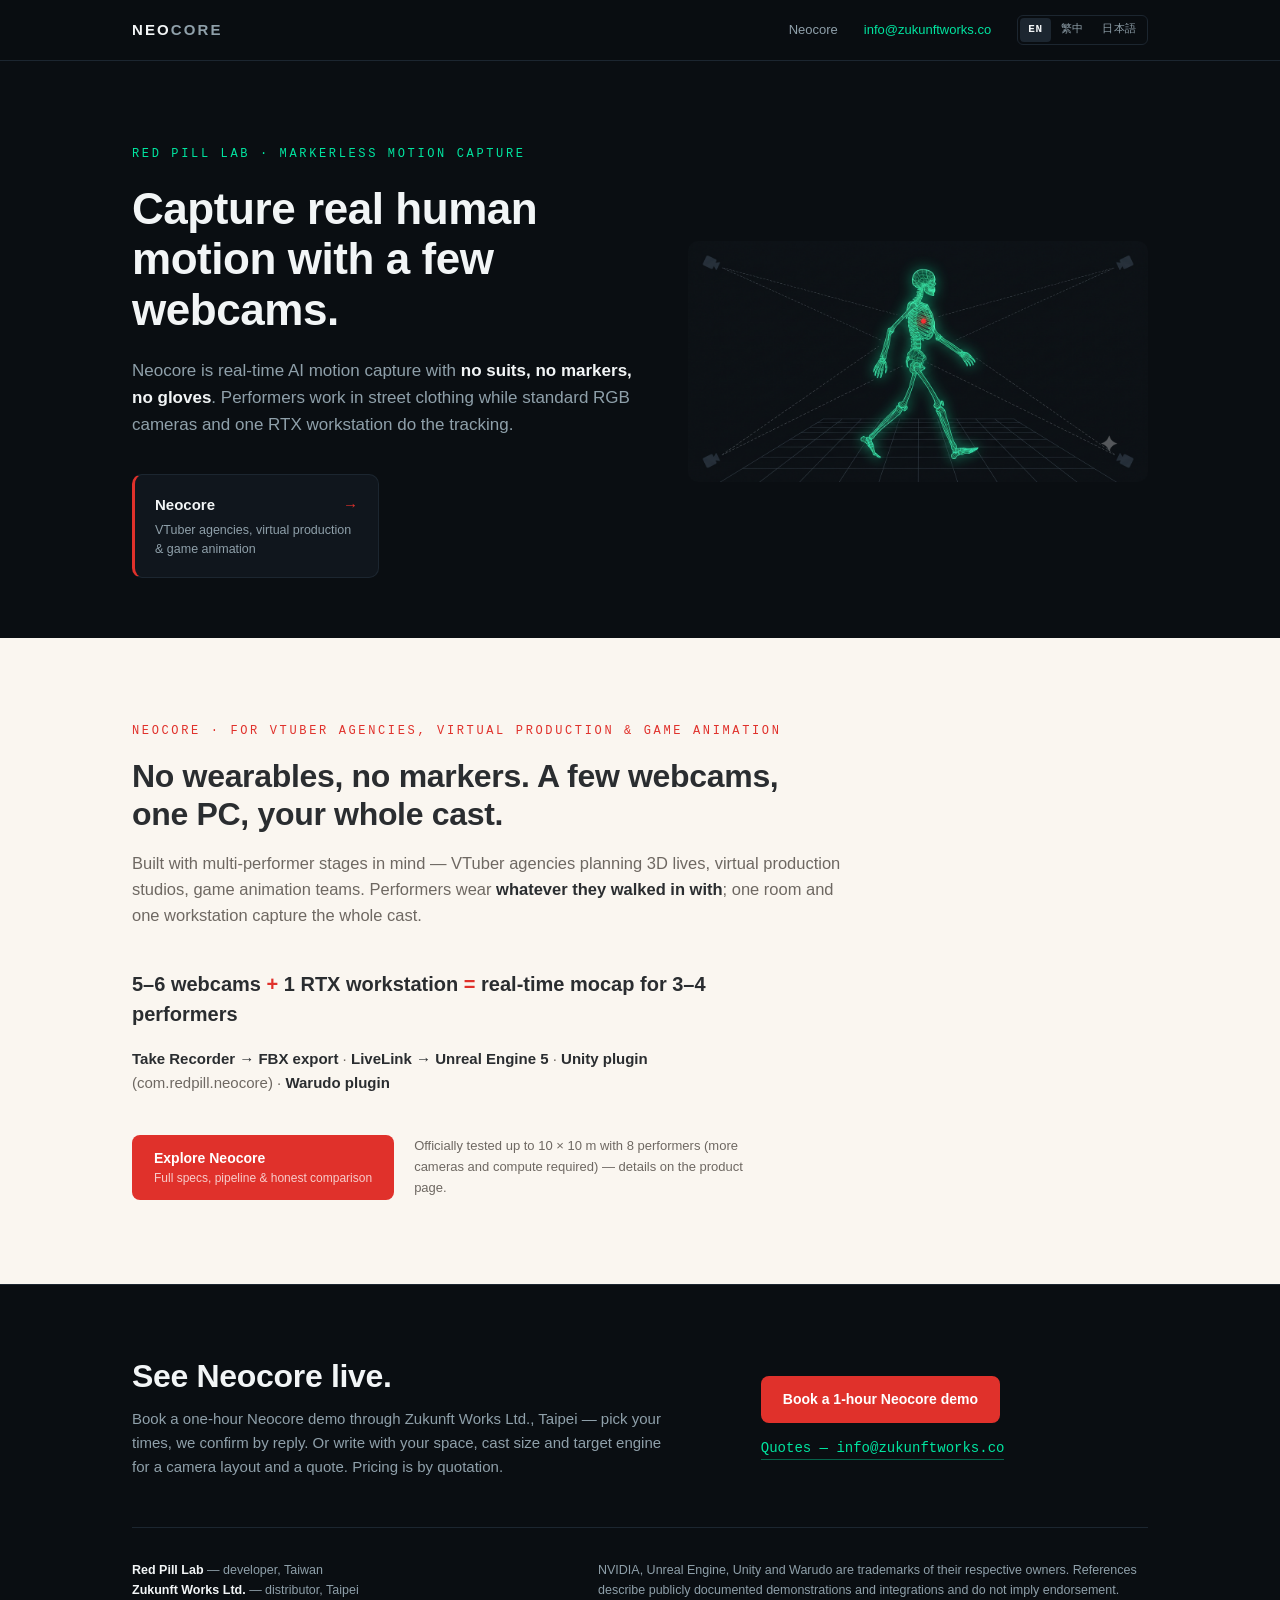
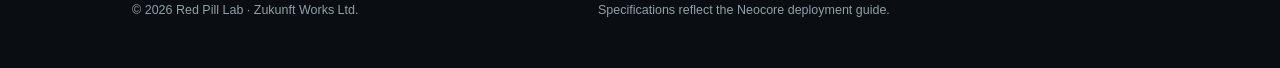
==== commit 076a61d4: "site: transitional release - product line paused until vendor GA (ticket 010)" ====
--- a/en/index.html
+++ b/en/index.html
@@ -4,9 +4,9 @@
 <meta charset="UTF-8">
 <meta name="viewport" content="width=device-width, initial-scale=1.0">
 <title>Neocore — Markerless Motion Capture by Red Pill Lab</title>
-<meta name="description" content="Neocore: markerless AI motion capture from standard webcams. Neocore RT for Physical AI and humanoid robotics; Neocore for VTuber agencies, virtual production and game animation. Distributed by Zukunft Works Ltd.">
+<meta name="description" content="Neocore: markerless AI motion capture from standard webcams. For VTuber agencies, virtual production and game animation. Distributed by Zukunft Works Ltd.">
 <meta property="og:title" content="Neocore — Markerless Motion Capture by Red Pill Lab">
-<meta property="og:description" content="Real-time AI motion capture with no suits, no markers, no gloves. Neocore RT for Physical AI; Neocore for VTuber agencies, virtual production and game animation.">
+<meta property="og:description" content="Real-time AI motion capture with no suits, no markers, no gloves. For VTuber agencies, virtual production and game animation.">
 <meta property="og:type" content="website">
 <meta property="og:site_name" content="Neocore — Red Pill Lab">
 <!-- URLs point at the workers.dev deployment; swap the host if a custom domain lands (HANDOFF §8 #4). -->
@@ -29,7 +29,6 @@
   <div class="wrap">
     <a class="wordmark" href="./">NEO<span>CORE</span></a>
     <nav class="topnav">
-      <a href="neocore-rt/">Neocore RT</a>
       <a href="neocore/">Neocore</a>
       <a class="contact" href="mailto:info@zukunftworks.co">info@zukunftworks.co</a>
     </nav>
@@ -46,10 +45,9 @@
   <div class="wrap">
     <div>
       <p class="eyebrow">Red Pill Lab &middot; Markerless Motion Capture</p>
-      <h1>Capture real human motion with a few webcams &mdash; from game engines to humanoid robots.</h1>
+      <h1>Capture real human motion with a few webcams.</h1>
       <p class="sub">Neocore is real-time AI motion capture with <strong>no suits, no markers, no gloves</strong>. Performers work in street clothing while standard RGB cameras and one RTX workstation do the tracking.</p>
       <div class="fork">
-        <a class="fork-card fork-rt" href="neocore-rt/"><b>Neocore RT <span class="arr">&rarr;</span></b><small>Training data &amp; teleoperation for Physical AI</small></a>
         <a class="fork-card fork-std" href="neocore/"><b>Neocore <span class="arr">&rarr;</span></b><small>VTuber agencies, virtual production &amp; game animation</small></a>
       </div>
     </div>
@@ -57,44 +55,6 @@
       <!-- demo-video slot (004 SPEC #7): replace this img with a local <video> when approved footage exists -->
       <img src="../assets/og/og-home.png" alt="" width="1200" height="630">
     </figure>
-  </div>
-</section>
-
-<!-- ================= NEOCORE RT TEASER ================= -->
-<section class="rt" id="rt">
-  <div class="wrap">
-    <p class="kicker">Neocore RT &middot; For Physical AI &amp; Robotics Teams</p>
-    <h2>The bottleneck in Physical AI is motion data. Collect it without suits.</h2>
-    <p class="lede">Neocore RT feeds real-world motion into imitation learning and teleoperation pipelines, captured from standard RGB cameras &mdash; with operators in <em>street clothes behaving like real workers</em>, not suited-up rehearsers.</p>
-
-    <div class="specgrid">
-      <div class="spec">
-        <div class="num">27<span>-joint</span></div>
-        <div class="lbl"><b>Hand &amp; finger tracking per hand</b> &mdash; native to the system, not a bolt-on glove. Finger-level demonstration data for dexterity learning.</div>
-      </div>
-      <div class="spec">
-        <div class="num">&lt;250<span> ms</span></div>
-        <div class="lbl"><b>End-to-end teleoperation latency</b> &mdash; from camera to robot control loop, with zero gear on the operator.</div>
-      </div>
-      <div class="spec">
-        <div class="num">cm<span>-class</span></div>
-        <div class="lbl"><b>Absolute position accuracy</b> &mdash; sufficient for most robotic learning tasks. If you need sub-millimetre, optical still wins.</div>
-      </div>
-      <div class="spec">
-        <div class="num">Skeleton<span>-only output</span></div>
-        <div class="lbl"><b>Privacy mode</b> &mdash; anonymised skeleton stream only; raw video can be discarded at the edge for compliance use.</div>
-      </div>
-    </div>
-
-    <div class="claim">
-      <p>The only markerless mocap brand to date featured in back-to-back NVIDIA keynote moments &mdash; the Computex 2025 launch and the GTC Taipei 2026 opening.</p>
-      <p class="src">As seen at the NVIDIA Computex 2025 keynote and the NVIDIA GTC Taipei 2026 opening keynote (June 2026) &mdash; both publicly documented.</p>
-    </div>
-
-    <div class="cta-row">
-      <a class="btn btn-rt" href="neocore-rt/">Explore Neocore RT<small>Specifications, recognition &amp; evaluation path</small></a>
-      <p class="cta-note">A typical evaluation starts with a one-day pilot: real skeleton data captured in your environment, on your task, with your operators.</p>
-    </div>
   </div>
 </section>
 
@@ -121,11 +81,11 @@
     <div class="foot-cta">
       <div>
         <h2>See Neocore live.</h2>
-        <p>Book a one-hour Neocore demo through Zukunft Works Ltd., Taipei &mdash; pick your times, we confirm by reply. Evaluating Neocore RT? Write with your use case (capture space, operator count, target pipeline) and get a concrete evaluation path back. Pricing is by quotation.</p>
+        <p>Book a one-hour Neocore demo through Zukunft Works Ltd., Taipei &mdash; pick your times, we confirm by reply. Or write with your space, cast size and target engine for a camera layout and a quote. Pricing is by quotation.</p>
       </div>
       <div class="btns">
         <a class="btn btn-red" href="demo/">Book a 1-hour Neocore demo</a>
-        <a class="mail" href="mailto:info@zukunftworks.co?subject=Neocore%20RT%20evaluation">Neocore RT evaluation &amp; quotes &mdash; info@zukunftworks.co</a>
+        <a class="mail" href="mailto:info@zukunftworks.co?subject=Neocore%20quote%20request">Quotes &mdash; info@zukunftworks.co</a>
       </div>
     </div>
     <div class="foot-meta">
@@ -135,7 +95,7 @@
         &copy; 2026 Red Pill Lab &middot; Zukunft Works Ltd.
       </div>
       <div class="legal">
-        NVIDIA, Unreal Engine, Unity and Warudo are trademarks of their respective owners. References describe publicly documented demonstrations and integrations and do not imply endorsement. Specifications reflect the Neocore deployment guide and the Neocore RT Procurement &amp; Integration Brief (June 2026).
+        NVIDIA, Unreal Engine, Unity and Warudo are trademarks of their respective owners. References describe publicly documented demonstrations and integrations and do not imply endorsement. Specifications reflect the Neocore deployment guide.
       </div>
     </div>
   </div>
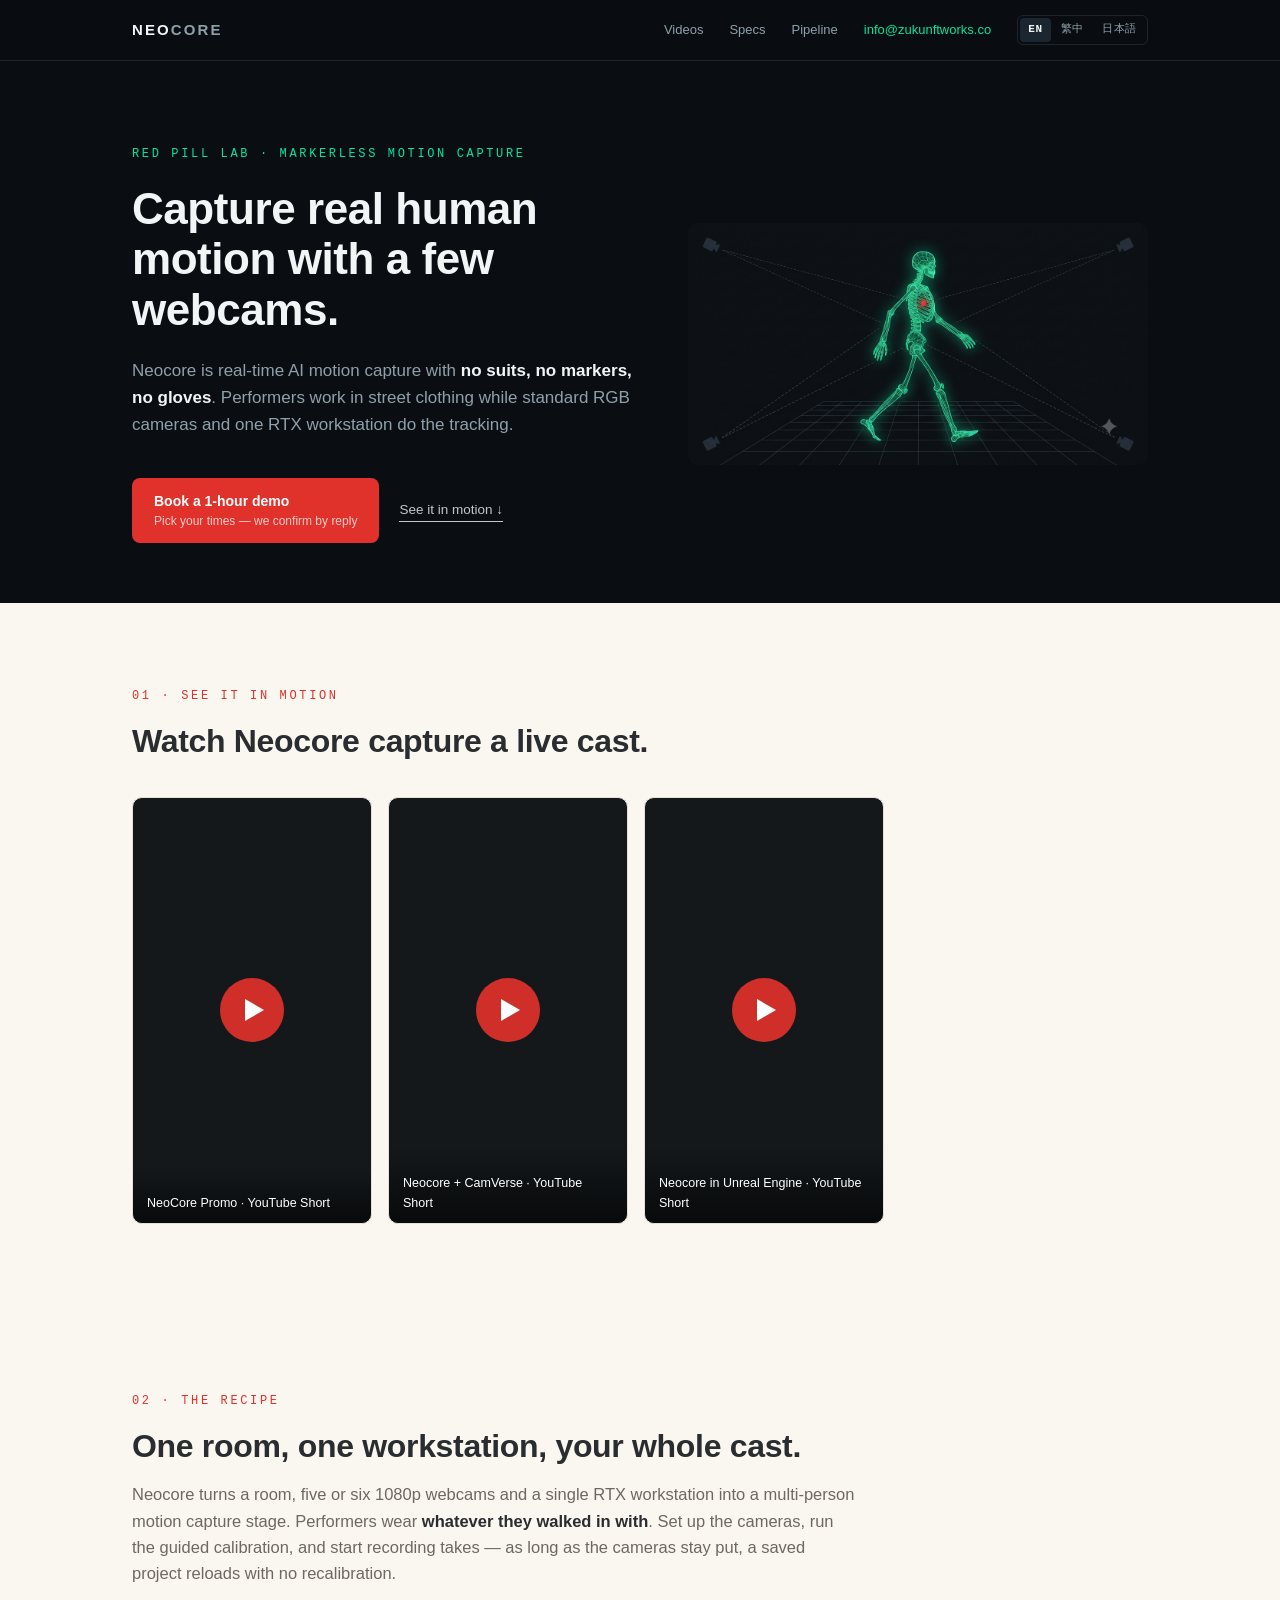
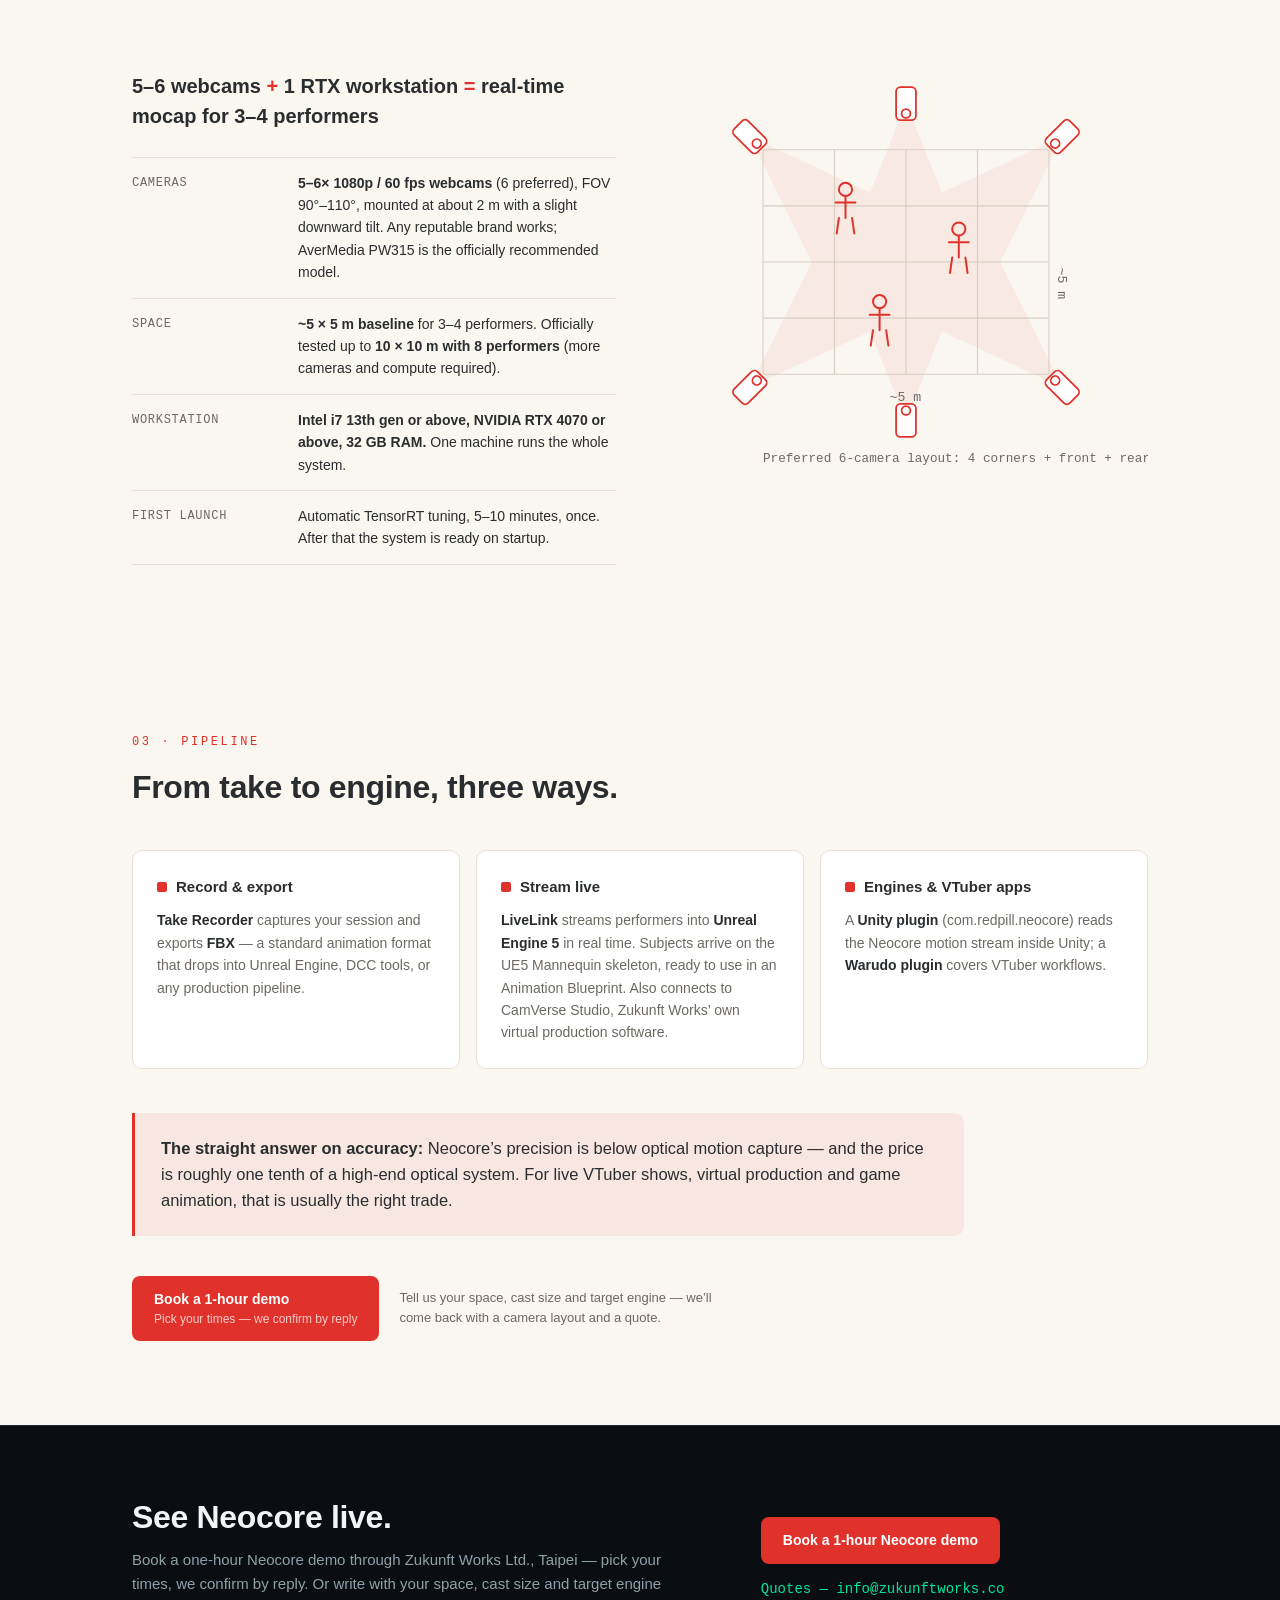
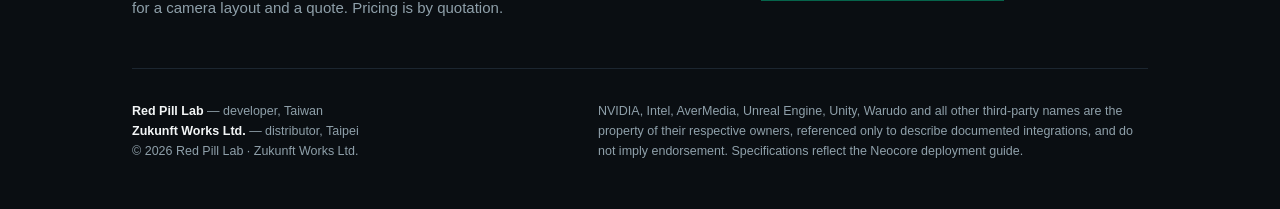
==== commit 69b24ff2: "site: transitional single-page layout (option A)" ====
--- a/en/index.html
+++ b/en/index.html
@@ -29,7 +29,9 @@
   <div class="wrap">
     <a class="wordmark" href="./">NEO<span>CORE</span></a>
     <nav class="topnav">
-      <a href="neocore/">Neocore</a>
+      <a href="#videos">Videos</a>
+      <a href="#specs">Specs</a>
+      <a href="#pipeline">Pipeline</a>
       <a class="contact" href="mailto:info@zukunftworks.co">info@zukunftworks.co</a>
     </nav>
     <nav class="lang-switch" aria-label="Language">
@@ -47,8 +49,9 @@
       <p class="eyebrow">Red Pill Lab &middot; Markerless Motion Capture</p>
       <h1>Capture real human motion with a few webcams.</h1>
       <p class="sub">Neocore is real-time AI motion capture with <strong>no suits, no markers, no gloves</strong>. Performers work in street clothing while standard RGB cameras and one RTX workstation do the tracking.</p>
-      <div class="fork">
-        <a class="fork-card fork-std" href="neocore/"><b>Neocore <span class="arr">&rarr;</span></b><small>VTuber agencies, virtual production &amp; game animation</small></a>
+      <div class="cta-row">
+        <a class="btn btn-red" href="demo/">Book a 1-hour demo<small>Pick your times &mdash; we confirm by reply</small></a>
+        <a class="backlink" href="#videos">See it in motion &darr;</a>
       </div>
     </div>
     <figure class="hero-art" aria-hidden="true">
@@ -58,19 +61,113 @@
   </div>
 </section>
 
-<!-- ================= NEOCORE TEASER ================= -->
-<section class="std" id="neocore">
-  <div class="wrap">
-    <p class="kicker">Neocore &middot; For VTuber Agencies, Virtual Production &amp; Game Animation</p>
-    <h2>No wearables, no markers. A few webcams, one PC, your whole cast.</h2>
-    <p class="lede">Built with multi-performer stages in mind &mdash; VTuber agencies planning 3D lives, virtual production studios, game animation teams. Performers wear <em>whatever they walked in with</em>; one room and one workstation capture the whole cast.</p>
-
-    <p class="recipe">5&ndash;6 webcams <span>+</span> 1 RTX workstation <span>=</span> real-time mocap for 3&ndash;4 performers</p>
-    <p class="pipe-line"><b>Take Recorder &rarr; FBX export</b> &middot; <b>LiveLink &rarr; Unreal Engine 5</b> &middot; <b>Unity plugin</b> (com.redpill.neocore) &middot; <b>Warudo plugin</b></p>
+<section class="std" id="videos">
+  <div class="wrap">
+    <p class="kicker">01 &middot; See it in motion</p>
+    <h2>Watch Neocore capture a live cast.</h2>
+
+    <!-- click-to-play slots: page load makes ZERO external requests.
+         A youtube-nocookie.com iframe is injected only when the visitor clicks;
+         without JS each slot is a plain link to the YouTube Short. -->
+    <div class="videos shorts">
+      <a class="video-slot" data-yt="sBIOTu2mqzE" href="https://youtube.com/shorts/sBIOTu2mqzE" aria-label="NeoCore Promo (YouTube Short)">
+        <span class="play" aria-hidden="true"></span>
+        <span class="vlabel">NeoCore Promo &middot; YouTube Short</span>
+      </a>
+      <a class="video-slot" data-yt="5kNGk1lKg2Q" href="https://youtube.com/shorts/5kNGk1lKg2Q" aria-label="Neocore + CamVerse (YouTube Short)">
+        <span class="play" aria-hidden="true"></span>
+        <span class="vlabel">Neocore + CamVerse &middot; YouTube Short</span>
+      </a>
+      <a class="video-slot" data-yt="bYc2-5gICmw" href="https://youtube.com/shorts/bYc2-5gICmw" aria-label="Neocore in Unreal Engine (YouTube Short)">
+        <span class="play" aria-hidden="true"></span>
+        <span class="vlabel">Neocore in Unreal Engine &middot; YouTube Short</span>
+      </a>
+    </div>
+  </div>
+</section>
+
+<section class="std" id="specs">
+  <div class="wrap">
+    <p class="kicker">02 &middot; The recipe</p>
+    <h2>One room, one workstation, your whole cast.</h2>
+    <p class="lede">Neocore turns a room, five or six 1080p webcams and a single RTX workstation into a multi-person motion capture stage. Performers wear <em>whatever they walked in with</em>. Set up the cameras, run the guided calibration, and start recording takes &mdash; as long as the cameras stay put, a saved project reloads with no recalibration.</p>
+
+    <div class="std-grid">
+      <div>
+        <p class="recipe">5&ndash;6 webcams <span>+</span> 1 RTX workstation <span>=</span> real-time mocap for 3&ndash;4 performers</p>
+        <div class="stdspecs">
+          <div class="stdspec"><div class="k">Cameras</div><div class="v"><b>5&ndash;6&times; 1080p / 60 fps webcams</b> (6 preferred), FOV 90&deg;&ndash;110&deg;, mounted at about 2 m with a slight downward tilt. Any reputable brand works; AverMedia PW315 is the officially recommended model.</div></div>
+          <div class="stdspec"><div class="k">Space</div><div class="v"><b>~5 &times; 5 m baseline</b> for 3&ndash;4 performers. Officially tested up to <b>10 &times; 10 m with 8 performers</b> (more cameras and compute required).</div></div>
+          <div class="stdspec"><div class="k">Workstation</div><div class="v"><b>Intel i7 13th gen or above, NVIDIA RTX 4070 or above, 32 GB RAM.</b> One machine runs the whole system.</div></div>
+          <div class="stdspec"><div class="k">First launch</div><div class="v">Automatic TensorRT tuning, 5&ndash;10 minutes, once. After that the system is ready on startup.</div></div>
+        </div>
+      </div>
+      <div class="std-art" aria-hidden="true">
+        <svg viewBox="0 0 440 420" xmlns="http://www.w3.org/2000/svg">
+          <g fill="#E0312B" opacity=".06">
+            <path d="M78 96 L250 176 L160 262 Z"/>
+            <path d="M362 96 L190 176 L280 262 Z"/>
+            <path d="M78 324 L250 244 L160 158 Z"/>
+            <path d="M362 324 L190 244 L280 158 Z"/>
+            <path d="M220 66 L150 240 L290 240 Z"/>
+            <path d="M220 354 L150 180 L290 180 Z"/>
+          </g>
+          <g stroke="#D8CFC2" stroke-width="1" fill="none">
+            <rect x="90" y="108" width="260" height="204" rx="2"/>
+            <line x1="155" y1="108" x2="155" y2="312"/><line x1="220" y1="108" x2="220" y2="312"/><line x1="285" y1="108" x2="285" y2="312"/>
+            <line x1="90" y1="159" x2="350" y2="159"/><line x1="90" y1="210" x2="350" y2="210"/><line x1="90" y1="261" x2="350" y2="261"/>
+          </g>
+          <g font-family="ui-monospace,Consolas,monospace" font-size="12" fill="#6E6862">
+            <text x="205" y="336">~5 m</text>
+            <text x="358" y="215" transform="rotate(90 358 215)">~5 m</text>
+          </g>
+          <g fill="#FFFFFF" stroke="#E0312B" stroke-width="1.6">
+            <g transform="rotate(45 78 96)"><rect x="63" y="87" width="30" height="18" rx="4"/><circle cx="87" cy="96" r="4"/></g>
+            <g transform="rotate(135 362 96)"><rect x="347" y="87" width="30" height="18" rx="4"/><circle cx="371" cy="96" r="4"/></g>
+            <g transform="rotate(-45 78 324)"><rect x="63" y="315" width="30" height="18" rx="4"/><circle cx="87" cy="324" r="4"/></g>
+            <g transform="rotate(-135 362 324)"><rect x="347" y="315" width="30" height="18" rx="4"/><circle cx="371" cy="324" r="4"/></g>
+            <g transform="rotate(90 220 66)"><rect x="205" y="57" width="30" height="18" rx="4"/><circle cx="229" cy="66" r="4"/></g>
+            <g transform="rotate(-90 220 354)"><rect x="205" y="345" width="30" height="18" rx="4"/><circle cx="229" cy="354" r="4"/></g>
+          </g>
+          <g stroke="#E0312B" stroke-width="1.8" stroke-linecap="round" fill="none">
+            <g transform="translate(165,160)"><circle cx="0" cy="-16" r="6"/><line x1="0" y1="-10" x2="0" y2="10"/><line x1="-9" y1="-4" x2="9" y2="-4"/><line x1="-6" y1="10" x2="-8" y2="24"/><line x1="6" y1="10" x2="8" y2="24"/></g>
+            <g transform="translate(268,196)"><circle cx="0" cy="-16" r="6"/><line x1="0" y1="-10" x2="0" y2="10"/><line x1="-9" y1="-4" x2="9" y2="-4"/><line x1="-6" y1="10" x2="-8" y2="24"/><line x1="6" y1="10" x2="8" y2="24"/></g>
+            <g transform="translate(196,262)"><circle cx="0" cy="-16" r="6"/><line x1="0" y1="-10" x2="0" y2="10"/><line x1="-9" y1="-4" x2="9" y2="-4"/><line x1="-6" y1="10" x2="-8" y2="24"/><line x1="6" y1="10" x2="8" y2="24"/></g>
+          </g>
+          <text x="90" y="392" font-family="ui-monospace,Consolas,monospace" font-size="11.5" fill="#6E6862">Preferred 6-camera layout: 4 corners + front + rear</text>
+        </svg>
+      </div>
+    </div>
+  </div>
+</section>
+
+<section class="std" id="pipeline">
+  <div class="wrap">
+    <p class="kicker">03 &middot; Pipeline</p>
+    <h2>From take to engine, three ways.</h2>
+
+    <div class="pipe">
+      <div class="pipe-card">
+        <h3>Record &amp; export</h3>
+        <p><b>Take Recorder</b> captures your session and exports <b>FBX</b> &mdash; a standard animation format that drops into Unreal Engine, DCC tools, or any production pipeline.</p>
+      </div>
+      <div class="pipe-card">
+        <h3>Stream live</h3>
+        <p><b>LiveLink</b> streams performers into <b>Unreal Engine 5</b> in real time. Subjects arrive on the UE5 Mannequin skeleton, ready to use in an Animation Blueprint. Also connects to CamVerse Studio, Zukunft Works&rsquo; own virtual production software.</p>
+      </div>
+      <div class="pipe-card">
+        <h3>Engines &amp; VTuber apps</h3>
+        <p>A <b>Unity plugin</b> (com.redpill.neocore) reads the Neocore motion stream inside Unity; a <b>Warudo plugin</b> covers VTuber workflows.</p>
+      </div>
+    </div>
+
+    <div class="straight">
+      <p><b>The straight answer on accuracy:</b> Neocore&rsquo;s precision is below optical motion capture &mdash; and the price is roughly one tenth of a high-end optical system. For live VTuber shows, virtual production and game animation, that is usually the right trade.</p>
+    </div>
 
     <div class="cta-row">
-      <a class="btn btn-red" href="neocore/">Explore Neocore<small>Full specs, pipeline &amp; honest comparison</small></a>
-      <p class="cta-note">Officially tested up to 10 &times; 10 m with 8 performers (more cameras and compute required) &mdash; details on the product page.</p>
+      <a class="btn btn-red" href="demo/">Book a 1-hour demo<small>Pick your times &mdash; we confirm by reply</small></a>
+      <p class="cta-note">Tell us your space, cast size and target engine &mdash; we&rsquo;ll come back with a camera layout and a quote.</p>
     </div>
   </div>
 </section>
@@ -95,11 +192,35 @@
         &copy; 2026 Red Pill Lab &middot; Zukunft Works Ltd.
       </div>
       <div class="legal">
-        NVIDIA, Unreal Engine, Unity and Warudo are trademarks of their respective owners. References describe publicly documented demonstrations and integrations and do not imply endorsement. Specifications reflect the Neocore deployment guide.
+        NVIDIA, Intel, AverMedia, Unreal Engine, Unity, Warudo and all other third-party names are the property of their respective owners, referenced only to describe documented integrations, and do not imply endorsement. Specifications reflect the Neocore deployment guide.
       </div>
     </div>
   </div>
 </footer>
+
+<script>
+/* Enhancement only: click-to-play YouTube embeds. Page load makes zero external requests;
+   a youtube-nocookie.com iframe is injected only when the visitor clicks an activated slot
+   (one with a non-empty data-yt video id). Without JS, activated slots link to youtube.com. */
+(function () {
+  var slots = document.querySelectorAll('.video-slot[data-yt]');
+  for (var i = 0; i < slots.length; i++) {
+    slots[i].addEventListener('click', function (e) {
+      var id = this.getAttribute('data-yt');
+      if (!id) { e.preventDefault(); return; }
+      e.preventDefault();
+      var f = document.createElement('iframe');
+      f.src = 'https://www.youtube-nocookie.com/embed/' + encodeURIComponent(id) + '?autoplay=1';
+      f.allow = 'autoplay; encrypted-media; picture-in-picture';
+      f.allowFullscreen = true;
+      f.title = this.getAttribute('aria-label') || 'Video';
+      this.innerHTML = '';
+      this.appendChild(f);
+      this.classList.add('playing');
+    });
+  }
+})();
+</script>
 
 </body>
 </html>
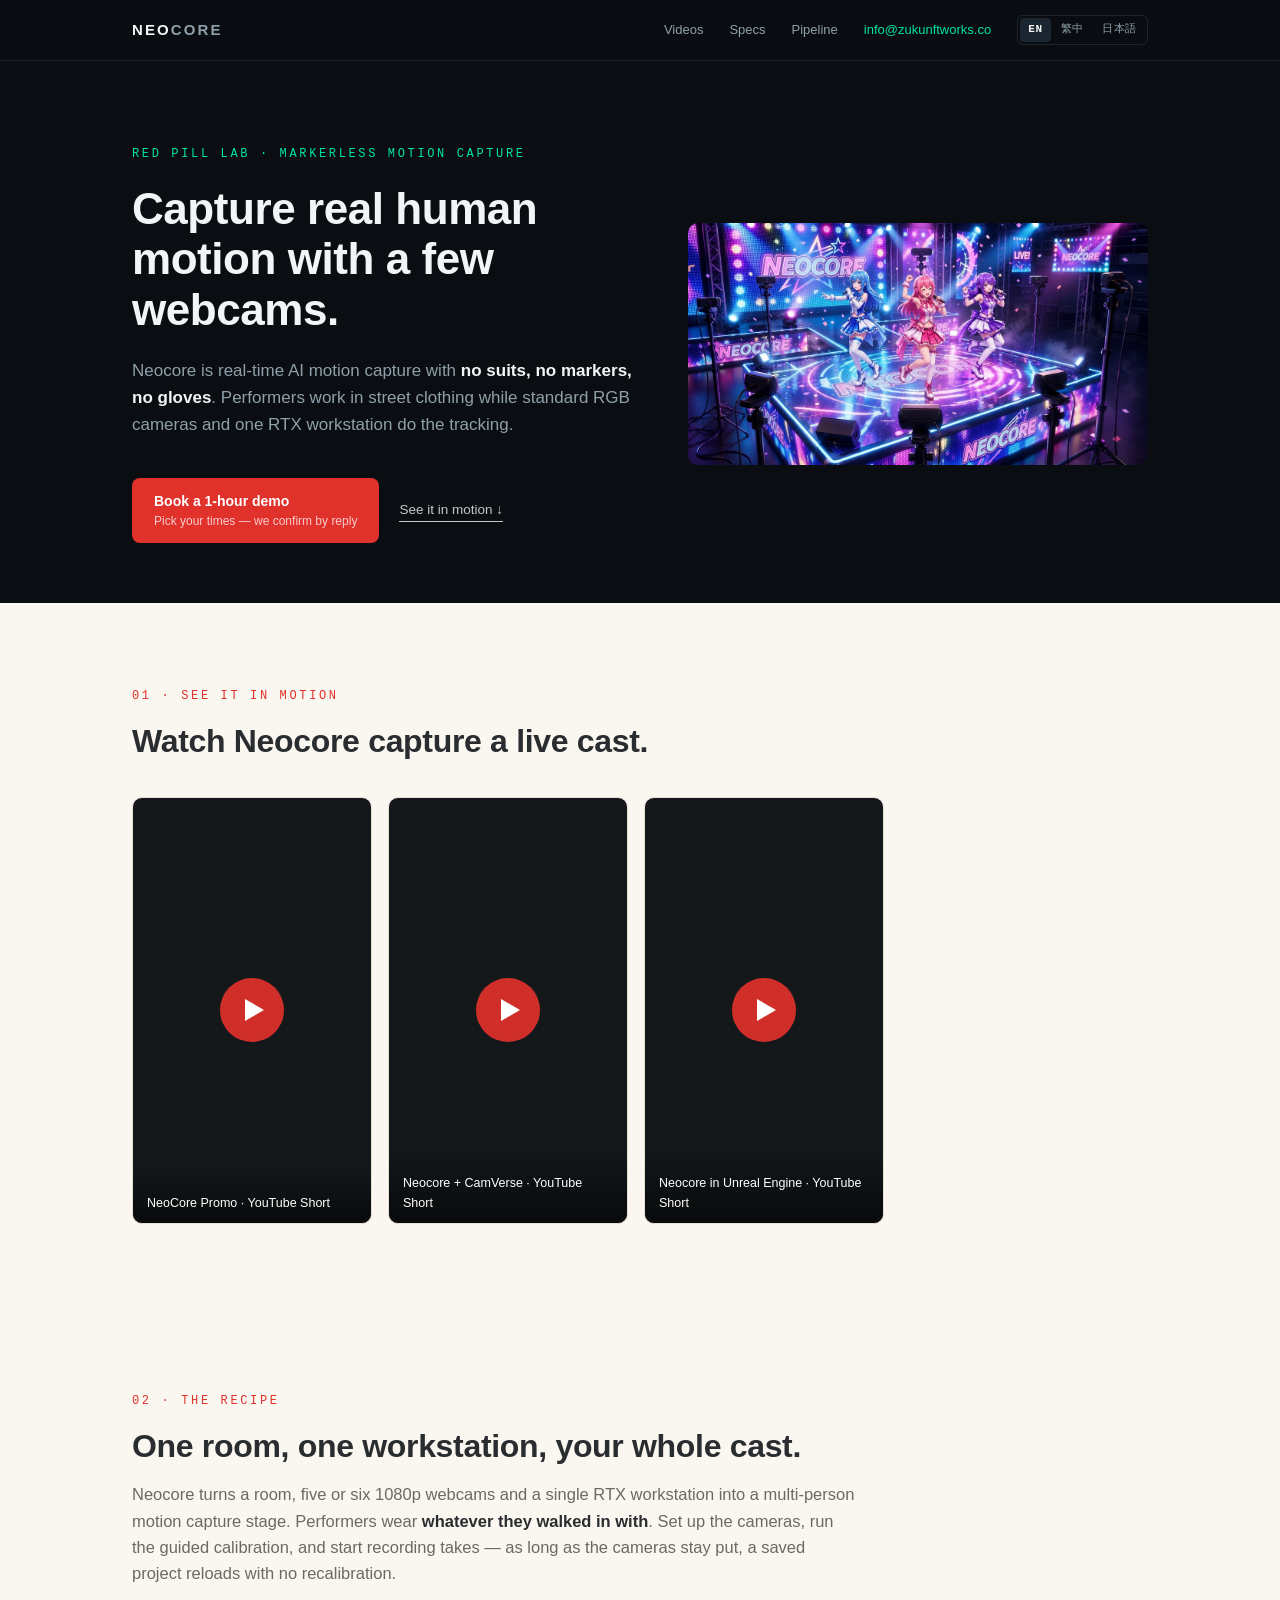
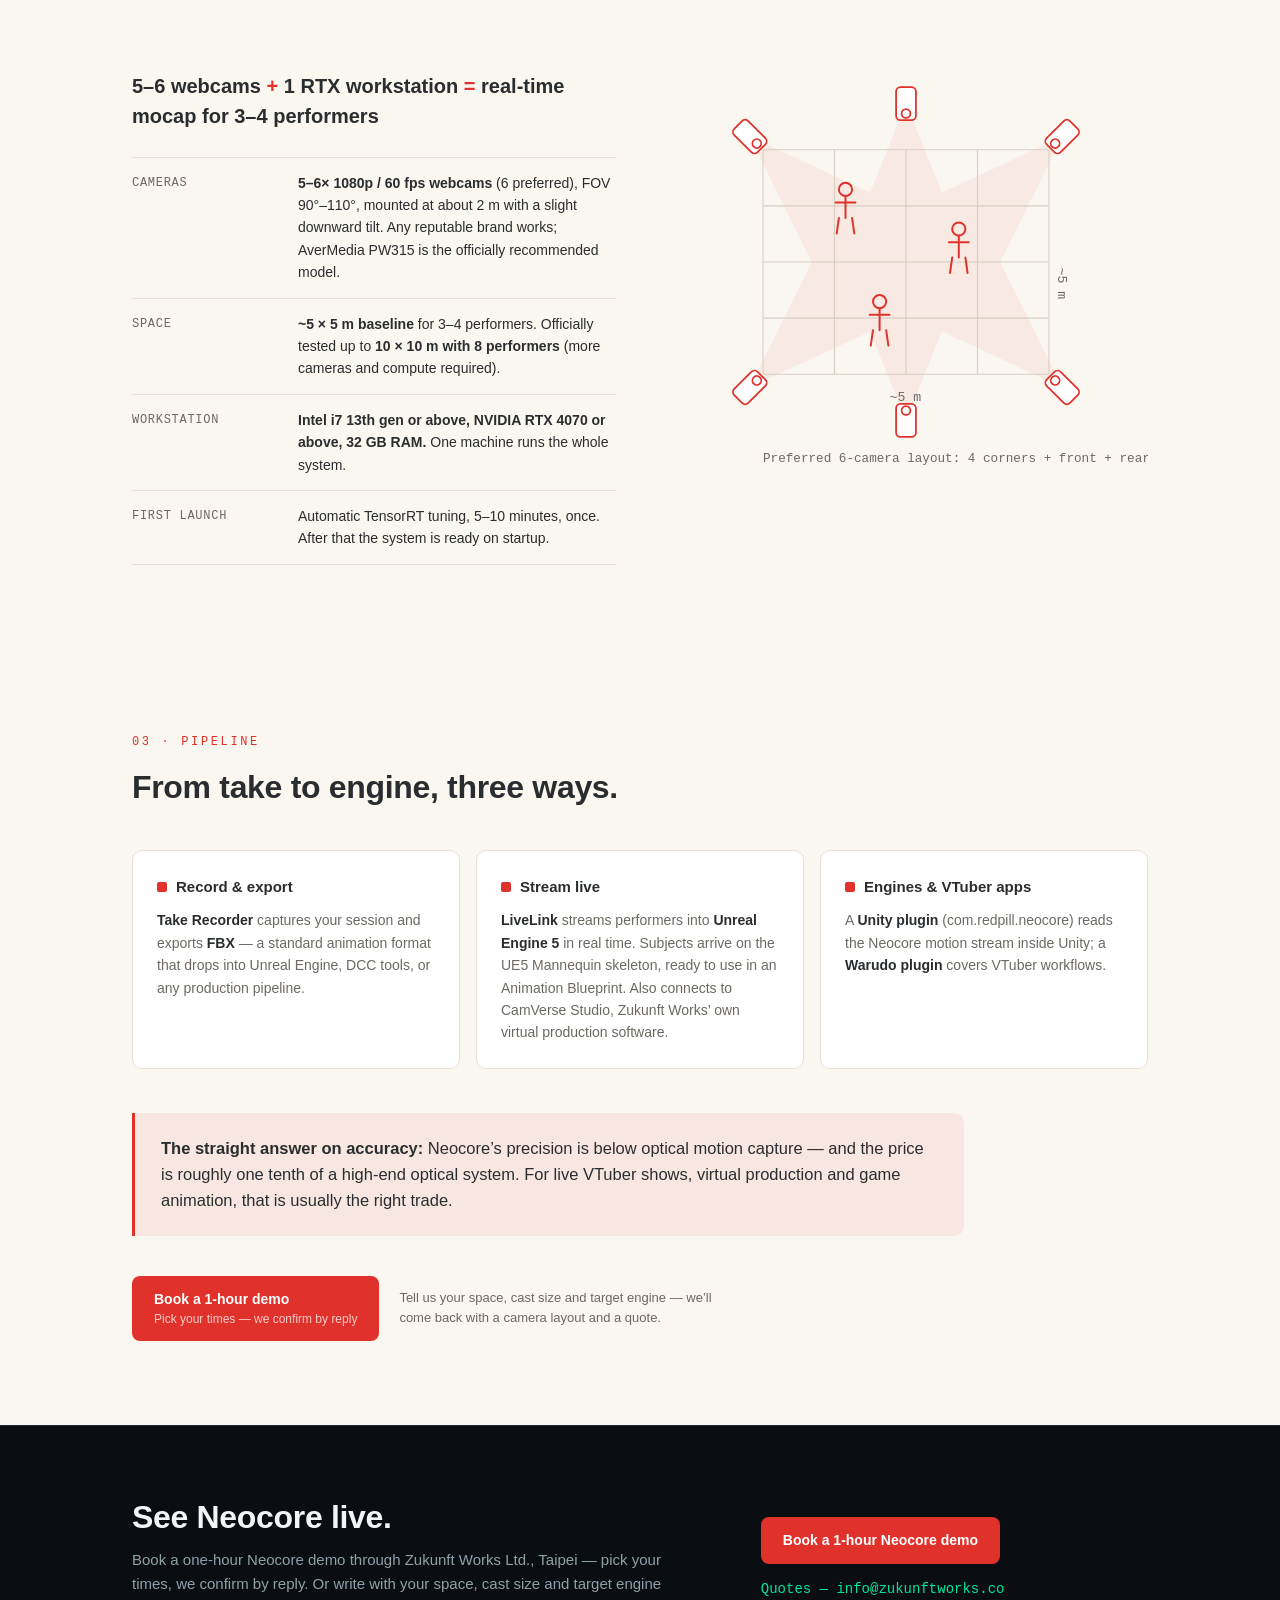
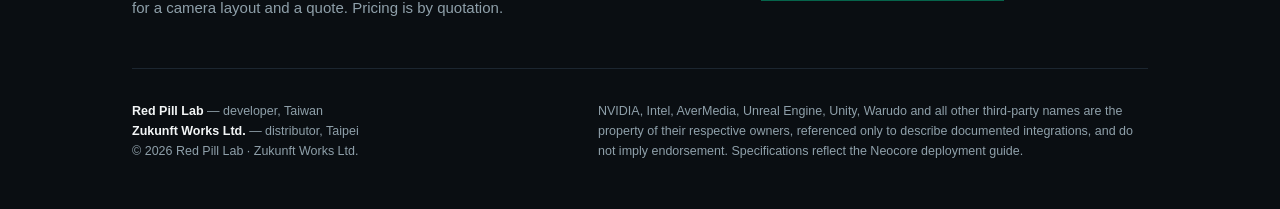
==== commit ce3b5f9a: "site: updated og-home artwork (jpg)" ====
--- a/en/index.html
+++ b/en/index.html
@@ -11,7 +11,7 @@
 <meta property="og:site_name" content="Neocore — Red Pill Lab">
 <!-- URLs point at the workers.dev deployment; swap the host if a custom domain lands (HANDOFF §8 #4). -->
 <meta property="og:url" content="https://neocore.agneng.workers.dev/en/">
-<meta property="og:image" content="https://neocore.agneng.workers.dev/assets/og/og-home.png">
+<meta property="og:image" content="https://neocore.agneng.workers.dev/assets/og/og-home.jpg">
 <meta property="og:image:width" content="1200">
 <meta property="og:image:height" content="630">
 <meta name="twitter:card" content="summary_large_image">
@@ -56,7 +56,7 @@
     </div>
     <figure class="hero-art" aria-hidden="true">
       <!-- demo-video slot (004 SPEC #7): replace this img with a local <video> when approved footage exists -->
-      <img src="../assets/og/og-home.png" alt="" width="1200" height="630">
+      <img src="../assets/og/og-home.jpg" alt="" width="1200" height="630">
     </figure>
   </div>
 </section>
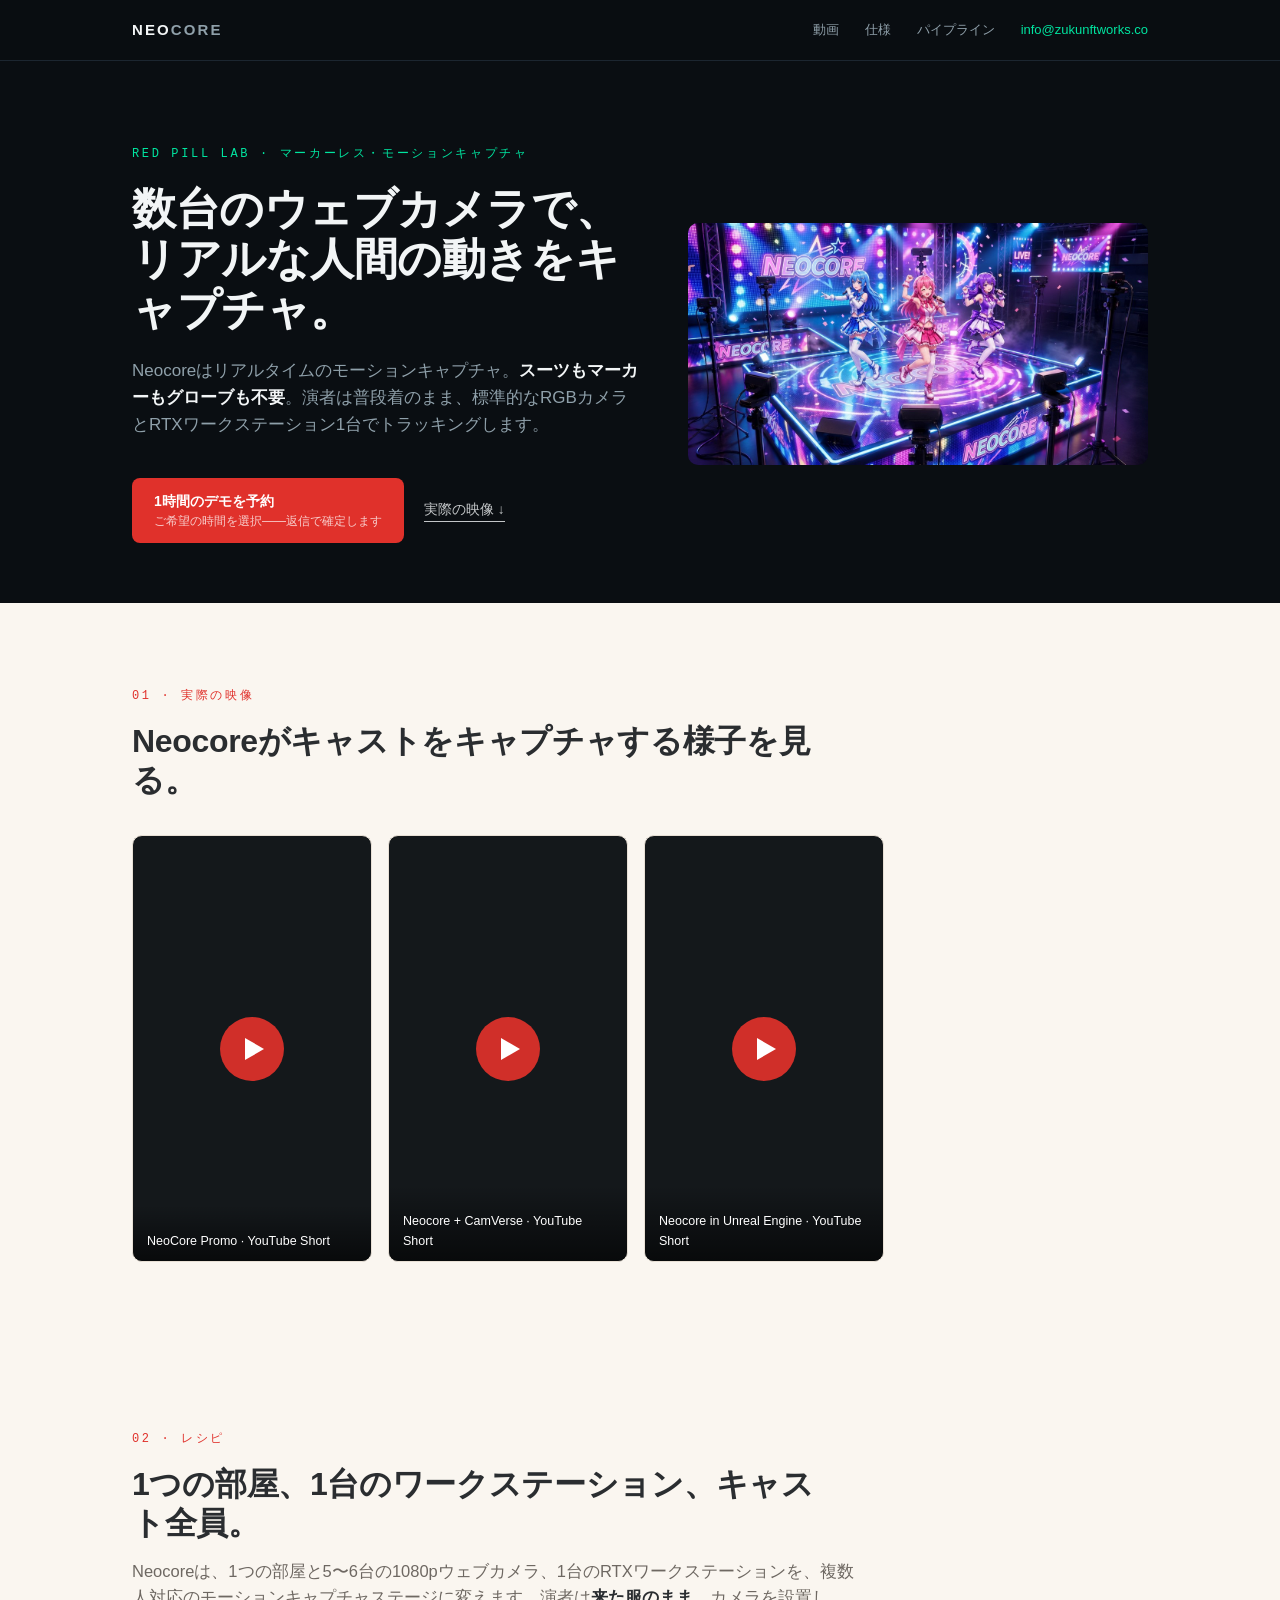
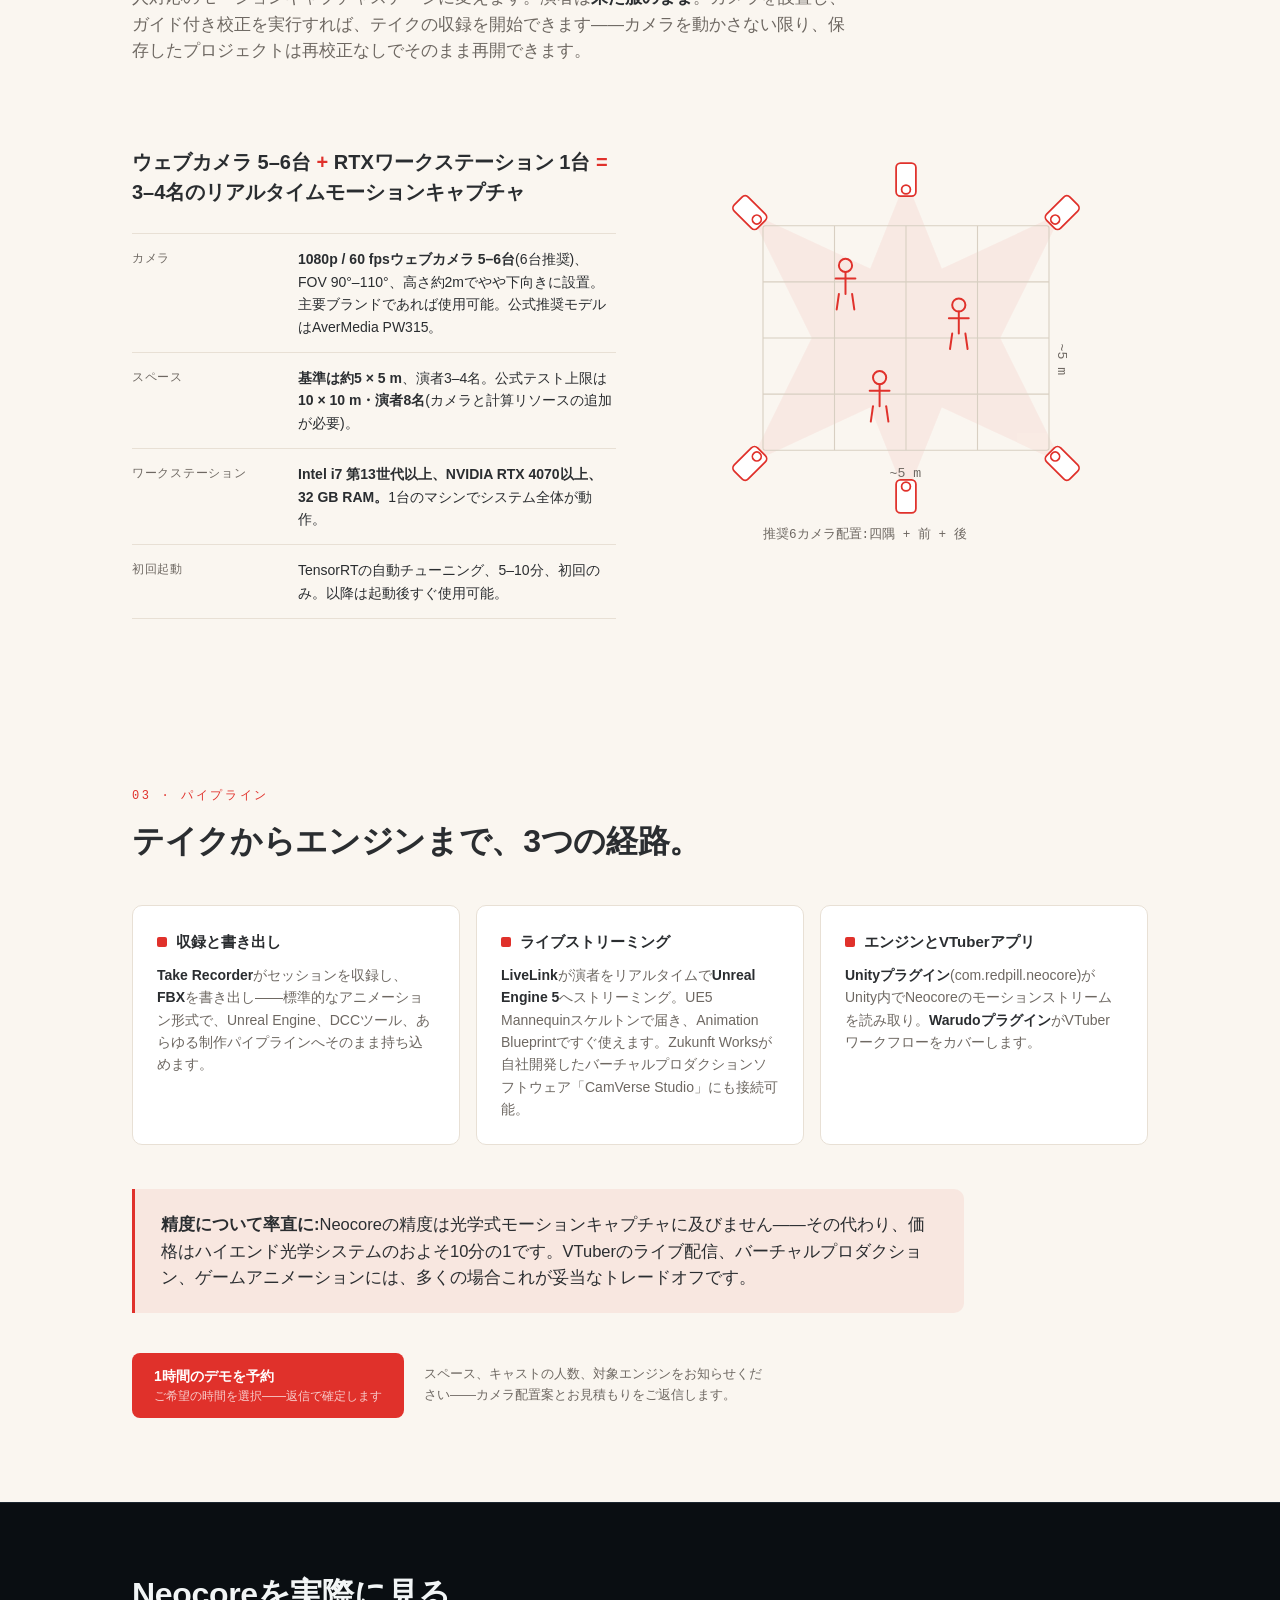
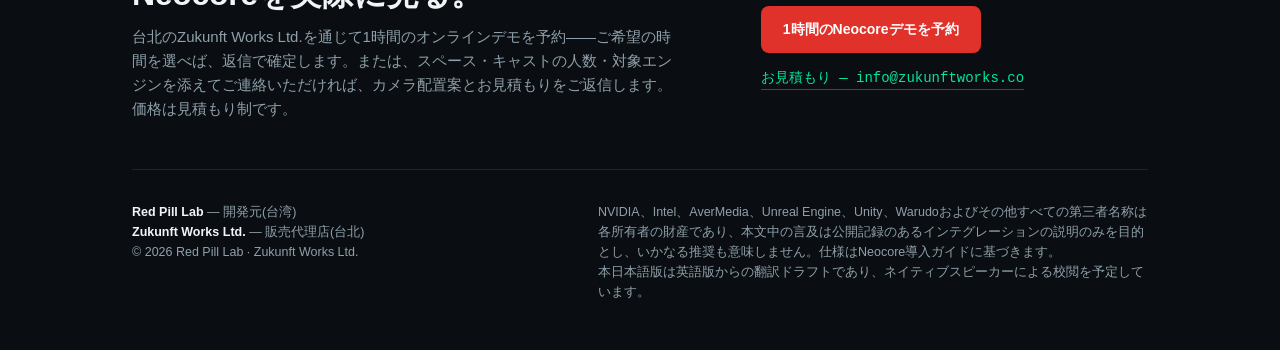
==== commit 9f1f39aa: "site: transitional ja-only release" ====
--- a/en/index.html
+++ b/en/index.html
@@ -3,224 +3,12 @@
 <head>
 <meta charset="UTF-8">
 <meta name="viewport" content="width=device-width, initial-scale=1.0">
-<title>Neocore — Markerless Motion Capture by Red Pill Lab</title>
-<meta name="description" content="Neocore: markerless AI motion capture from standard webcams. For VTuber agencies, virtual production and game animation. Distributed by Zukunft Works Ltd.">
-<meta property="og:title" content="Neocore — Markerless Motion Capture by Red Pill Lab">
-<meta property="og:description" content="Real-time AI motion capture with no suits, no markers, no gloves. For VTuber agencies, virtual production and game animation.">
-<meta property="og:type" content="website">
-<meta property="og:site_name" content="Neocore — Red Pill Lab">
-<!-- URLs point at the workers.dev deployment; swap the host if a custom domain lands (HANDOFF §8 #4). -->
-<meta property="og:url" content="https://neocore.agneng.workers.dev/en/">
-<meta property="og:image" content="https://neocore.agneng.workers.dev/assets/og/og-home.jpg">
-<meta property="og:image:width" content="1200">
-<meta property="og:image:height" content="630">
-<meta name="twitter:card" content="summary_large_image">
-<link rel="canonical" href="https://neocore.agneng.workers.dev/en/">
-<link rel="alternate" hreflang="en" href="https://neocore.agneng.workers.dev/en/">
-<link rel="alternate" hreflang="zh-Hant" href="https://neocore.agneng.workers.dev/zh/">
-<link rel="alternate" hreflang="ja" href="https://neocore.agneng.workers.dev/ja/">
-<link rel="alternate" hreflang="x-default" href="https://neocore.agneng.workers.dev/">
+<meta http-equiv="refresh" content="0; url=../ja/">
+<meta name="robots" content="noindex">
+<title>Neocore &mdash; Red Pill Lab</title>
 <link rel="icon" href="../assets/favicon.svg" type="image/svg+xml">
-<link rel="stylesheet" href="../assets/site.css">
 </head>
 <body>
-
-<header class="topbar">
-  <div class="wrap">
-    <a class="wordmark" href="./">NEO<span>CORE</span></a>
-    <nav class="topnav">
-      <a href="#videos">Videos</a>
-      <a href="#specs">Specs</a>
-      <a href="#pipeline">Pipeline</a>
-      <a class="contact" href="mailto:info@zukunftworks.co">info@zukunftworks.co</a>
-    </nav>
-    <nav class="lang-switch" aria-label="Language">
-      <b>EN</b>
-      <a href="../zh/" lang="zh-Hant">繁中</a>
-      <a href="../ja/" lang="ja">日本語</a>
-    </nav>
-  </div>
-</header>
-
-<!-- ================= HERO ================= -->
-<section class="hero" id="top">
-  <div class="wrap">
-    <div>
-      <p class="eyebrow">Red Pill Lab &middot; Markerless Motion Capture</p>
-      <h1>Capture real human motion with a few webcams.</h1>
-      <p class="sub">Neocore is real-time AI motion capture with <strong>no suits, no markers, no gloves</strong>. Performers work in street clothing while standard RGB cameras and one RTX workstation do the tracking.</p>
-      <div class="cta-row">
-        <a class="btn btn-red" href="demo/">Book a 1-hour demo<small>Pick your times &mdash; we confirm by reply</small></a>
-        <a class="backlink" href="#videos">See it in motion &darr;</a>
-      </div>
-    </div>
-    <figure class="hero-art" aria-hidden="true">
-      <!-- demo-video slot (004 SPEC #7): replace this img with a local <video> when approved footage exists -->
-      <img src="../assets/og/og-home.jpg" alt="" width="1200" height="630">
-    </figure>
-  </div>
-</section>
-
-<section class="std" id="videos">
-  <div class="wrap">
-    <p class="kicker">01 &middot; See it in motion</p>
-    <h2>Watch Neocore capture a live cast.</h2>
-
-    <!-- click-to-play slots: page load makes ZERO external requests.
-         A youtube-nocookie.com iframe is injected only when the visitor clicks;
-         without JS each slot is a plain link to the YouTube Short. -->
-    <div class="videos shorts">
-      <a class="video-slot" data-yt="sBIOTu2mqzE" href="https://youtube.com/shorts/sBIOTu2mqzE" aria-label="NeoCore Promo (YouTube Short)">
-        <span class="play" aria-hidden="true"></span>
-        <span class="vlabel">NeoCore Promo &middot; YouTube Short</span>
-      </a>
-      <a class="video-slot" data-yt="5kNGk1lKg2Q" href="https://youtube.com/shorts/5kNGk1lKg2Q" aria-label="Neocore + CamVerse (YouTube Short)">
-        <span class="play" aria-hidden="true"></span>
-        <span class="vlabel">Neocore + CamVerse &middot; YouTube Short</span>
-      </a>
-      <a class="video-slot" data-yt="bYc2-5gICmw" href="https://youtube.com/shorts/bYc2-5gICmw" aria-label="Neocore in Unreal Engine (YouTube Short)">
-        <span class="play" aria-hidden="true"></span>
-        <span class="vlabel">Neocore in Unreal Engine &middot; YouTube Short</span>
-      </a>
-    </div>
-  </div>
-</section>
-
-<section class="std" id="specs">
-  <div class="wrap">
-    <p class="kicker">02 &middot; The recipe</p>
-    <h2>One room, one workstation, your whole cast.</h2>
-    <p class="lede">Neocore turns a room, five or six 1080p webcams and a single RTX workstation into a multi-person motion capture stage. Performers wear <em>whatever they walked in with</em>. Set up the cameras, run the guided calibration, and start recording takes &mdash; as long as the cameras stay put, a saved project reloads with no recalibration.</p>
-
-    <div class="std-grid">
-      <div>
-        <p class="recipe">5&ndash;6 webcams <span>+</span> 1 RTX workstation <span>=</span> real-time mocap for 3&ndash;4 performers</p>
-        <div class="stdspecs">
-          <div class="stdspec"><div class="k">Cameras</div><div class="v"><b>5&ndash;6&times; 1080p / 60 fps webcams</b> (6 preferred), FOV 90&deg;&ndash;110&deg;, mounted at about 2 m with a slight downward tilt. Any reputable brand works; AverMedia PW315 is the officially recommended model.</div></div>
-          <div class="stdspec"><div class="k">Space</div><div class="v"><b>~5 &times; 5 m baseline</b> for 3&ndash;4 performers. Officially tested up to <b>10 &times; 10 m with 8 performers</b> (more cameras and compute required).</div></div>
-          <div class="stdspec"><div class="k">Workstation</div><div class="v"><b>Intel i7 13th gen or above, NVIDIA RTX 4070 or above, 32 GB RAM.</b> One machine runs the whole system.</div></div>
-          <div class="stdspec"><div class="k">First launch</div><div class="v">Automatic TensorRT tuning, 5&ndash;10 minutes, once. After that the system is ready on startup.</div></div>
-        </div>
-      </div>
-      <div class="std-art" aria-hidden="true">
-        <svg viewBox="0 0 440 420" xmlns="http://www.w3.org/2000/svg">
-          <g fill="#E0312B" opacity=".06">
-            <path d="M78 96 L250 176 L160 262 Z"/>
-            <path d="M362 96 L190 176 L280 262 Z"/>
-            <path d="M78 324 L250 244 L160 158 Z"/>
-            <path d="M362 324 L190 244 L280 158 Z"/>
-            <path d="M220 66 L150 240 L290 240 Z"/>
-            <path d="M220 354 L150 180 L290 180 Z"/>
-          </g>
-          <g stroke="#D8CFC2" stroke-width="1" fill="none">
-            <rect x="90" y="108" width="260" height="204" rx="2"/>
-            <line x1="155" y1="108" x2="155" y2="312"/><line x1="220" y1="108" x2="220" y2="312"/><line x1="285" y1="108" x2="285" y2="312"/>
-            <line x1="90" y1="159" x2="350" y2="159"/><line x1="90" y1="210" x2="350" y2="210"/><line x1="90" y1="261" x2="350" y2="261"/>
-          </g>
-          <g font-family="ui-monospace,Consolas,monospace" font-size="12" fill="#6E6862">
-            <text x="205" y="336">~5 m</text>
-            <text x="358" y="215" transform="rotate(90 358 215)">~5 m</text>
-          </g>
-          <g fill="#FFFFFF" stroke="#E0312B" stroke-width="1.6">
-            <g transform="rotate(45 78 96)"><rect x="63" y="87" width="30" height="18" rx="4"/><circle cx="87" cy="96" r="4"/></g>
-            <g transform="rotate(135 362 96)"><rect x="347" y="87" width="30" height="18" rx="4"/><circle cx="371" cy="96" r="4"/></g>
-            <g transform="rotate(-45 78 324)"><rect x="63" y="315" width="30" height="18" rx="4"/><circle cx="87" cy="324" r="4"/></g>
-            <g transform="rotate(-135 362 324)"><rect x="347" y="315" width="30" height="18" rx="4"/><circle cx="371" cy="324" r="4"/></g>
-            <g transform="rotate(90 220 66)"><rect x="205" y="57" width="30" height="18" rx="4"/><circle cx="229" cy="66" r="4"/></g>
-            <g transform="rotate(-90 220 354)"><rect x="205" y="345" width="30" height="18" rx="4"/><circle cx="229" cy="354" r="4"/></g>
-          </g>
-          <g stroke="#E0312B" stroke-width="1.8" stroke-linecap="round" fill="none">
-            <g transform="translate(165,160)"><circle cx="0" cy="-16" r="6"/><line x1="0" y1="-10" x2="0" y2="10"/><line x1="-9" y1="-4" x2="9" y2="-4"/><line x1="-6" y1="10" x2="-8" y2="24"/><line x1="6" y1="10" x2="8" y2="24"/></g>
-            <g transform="translate(268,196)"><circle cx="0" cy="-16" r="6"/><line x1="0" y1="-10" x2="0" y2="10"/><line x1="-9" y1="-4" x2="9" y2="-4"/><line x1="-6" y1="10" x2="-8" y2="24"/><line x1="6" y1="10" x2="8" y2="24"/></g>
-            <g transform="translate(196,262)"><circle cx="0" cy="-16" r="6"/><line x1="0" y1="-10" x2="0" y2="10"/><line x1="-9" y1="-4" x2="9" y2="-4"/><line x1="-6" y1="10" x2="-8" y2="24"/><line x1="6" y1="10" x2="8" y2="24"/></g>
-          </g>
-          <text x="90" y="392" font-family="ui-monospace,Consolas,monospace" font-size="11.5" fill="#6E6862">Preferred 6-camera layout: 4 corners + front + rear</text>
-        </svg>
-      </div>
-    </div>
-  </div>
-</section>
-
-<section class="std" id="pipeline">
-  <div class="wrap">
-    <p class="kicker">03 &middot; Pipeline</p>
-    <h2>From take to engine, three ways.</h2>
-
-    <div class="pipe">
-      <div class="pipe-card">
-        <h3>Record &amp; export</h3>
-        <p><b>Take Recorder</b> captures your session and exports <b>FBX</b> &mdash; a standard animation format that drops into Unreal Engine, DCC tools, or any production pipeline.</p>
-      </div>
-      <div class="pipe-card">
-        <h3>Stream live</h3>
-        <p><b>LiveLink</b> streams performers into <b>Unreal Engine 5</b> in real time. Subjects arrive on the UE5 Mannequin skeleton, ready to use in an Animation Blueprint. Also connects to CamVerse Studio, Zukunft Works&rsquo; own virtual production software.</p>
-      </div>
-      <div class="pipe-card">
-        <h3>Engines &amp; VTuber apps</h3>
-        <p>A <b>Unity plugin</b> (com.redpill.neocore) reads the Neocore motion stream inside Unity; a <b>Warudo plugin</b> covers VTuber workflows.</p>
-      </div>
-    </div>
-
-    <div class="straight">
-      <p><b>The straight answer on accuracy:</b> Neocore&rsquo;s precision is below optical motion capture &mdash; and the price is roughly one tenth of a high-end optical system. For live VTuber shows, virtual production and game animation, that is usually the right trade.</p>
-    </div>
-
-    <div class="cta-row">
-      <a class="btn btn-red" href="demo/">Book a 1-hour demo<small>Pick your times &mdash; we confirm by reply</small></a>
-      <p class="cta-note">Tell us your space, cast size and target engine &mdash; we&rsquo;ll come back with a camera layout and a quote.</p>
-    </div>
-  </div>
-</section>
-
-<!-- ================= FOOTER ================= -->
-<footer>
-  <div class="wrap">
-    <div class="foot-cta">
-      <div>
-        <h2>See Neocore live.</h2>
-        <p>Book a one-hour Neocore demo through Zukunft Works Ltd., Taipei &mdash; pick your times, we confirm by reply. Or write with your space, cast size and target engine for a camera layout and a quote. Pricing is by quotation.</p>
-      </div>
-      <div class="btns">
-        <a class="btn btn-red" href="demo/">Book a 1-hour Neocore demo</a>
-        <a class="mail" href="mailto:info@zukunftworks.co?subject=Neocore%20quote%20request">Quotes &mdash; info@zukunftworks.co</a>
-      </div>
-    </div>
-    <div class="foot-meta">
-      <div class="brands">
-        <b>Red Pill Lab</b> &mdash; developer, Taiwan<br>
-        <b>Zukunft Works Ltd.</b> &mdash; distributor, Taipei<br>
-        &copy; 2026 Red Pill Lab &middot; Zukunft Works Ltd.
-      </div>
-      <div class="legal">
-        NVIDIA, Intel, AverMedia, Unreal Engine, Unity, Warudo and all other third-party names are the property of their respective owners, referenced only to describe documented integrations, and do not imply endorsement. Specifications reflect the Neocore deployment guide.
-      </div>
-    </div>
-  </div>
-</footer>
-
-<script>
-/* Enhancement only: click-to-play YouTube embeds. Page load makes zero external requests;
-   a youtube-nocookie.com iframe is injected only when the visitor clicks an activated slot
-   (one with a non-empty data-yt video id). Without JS, activated slots link to youtube.com. */
-(function () {
-  var slots = document.querySelectorAll('.video-slot[data-yt]');
-  for (var i = 0; i < slots.length; i++) {
-    slots[i].addEventListener('click', function (e) {
-      var id = this.getAttribute('data-yt');
-      if (!id) { e.preventDefault(); return; }
-      e.preventDefault();
-      var f = document.createElement('iframe');
-      f.src = 'https://www.youtube-nocookie.com/embed/' + encodeURIComponent(id) + '?autoplay=1';
-      f.allow = 'autoplay; encrypted-media; picture-in-picture';
-      f.allowFullscreen = true;
-      f.title = this.getAttribute('aria-label') || 'Video';
-      this.innerHTML = '';
-      this.appendChild(f);
-      this.classList.add('playing');
-    });
-  }
-})();
-</script>
-
+<p><a href="../ja/">Neocore</a></p>
 </body>
 </html>
